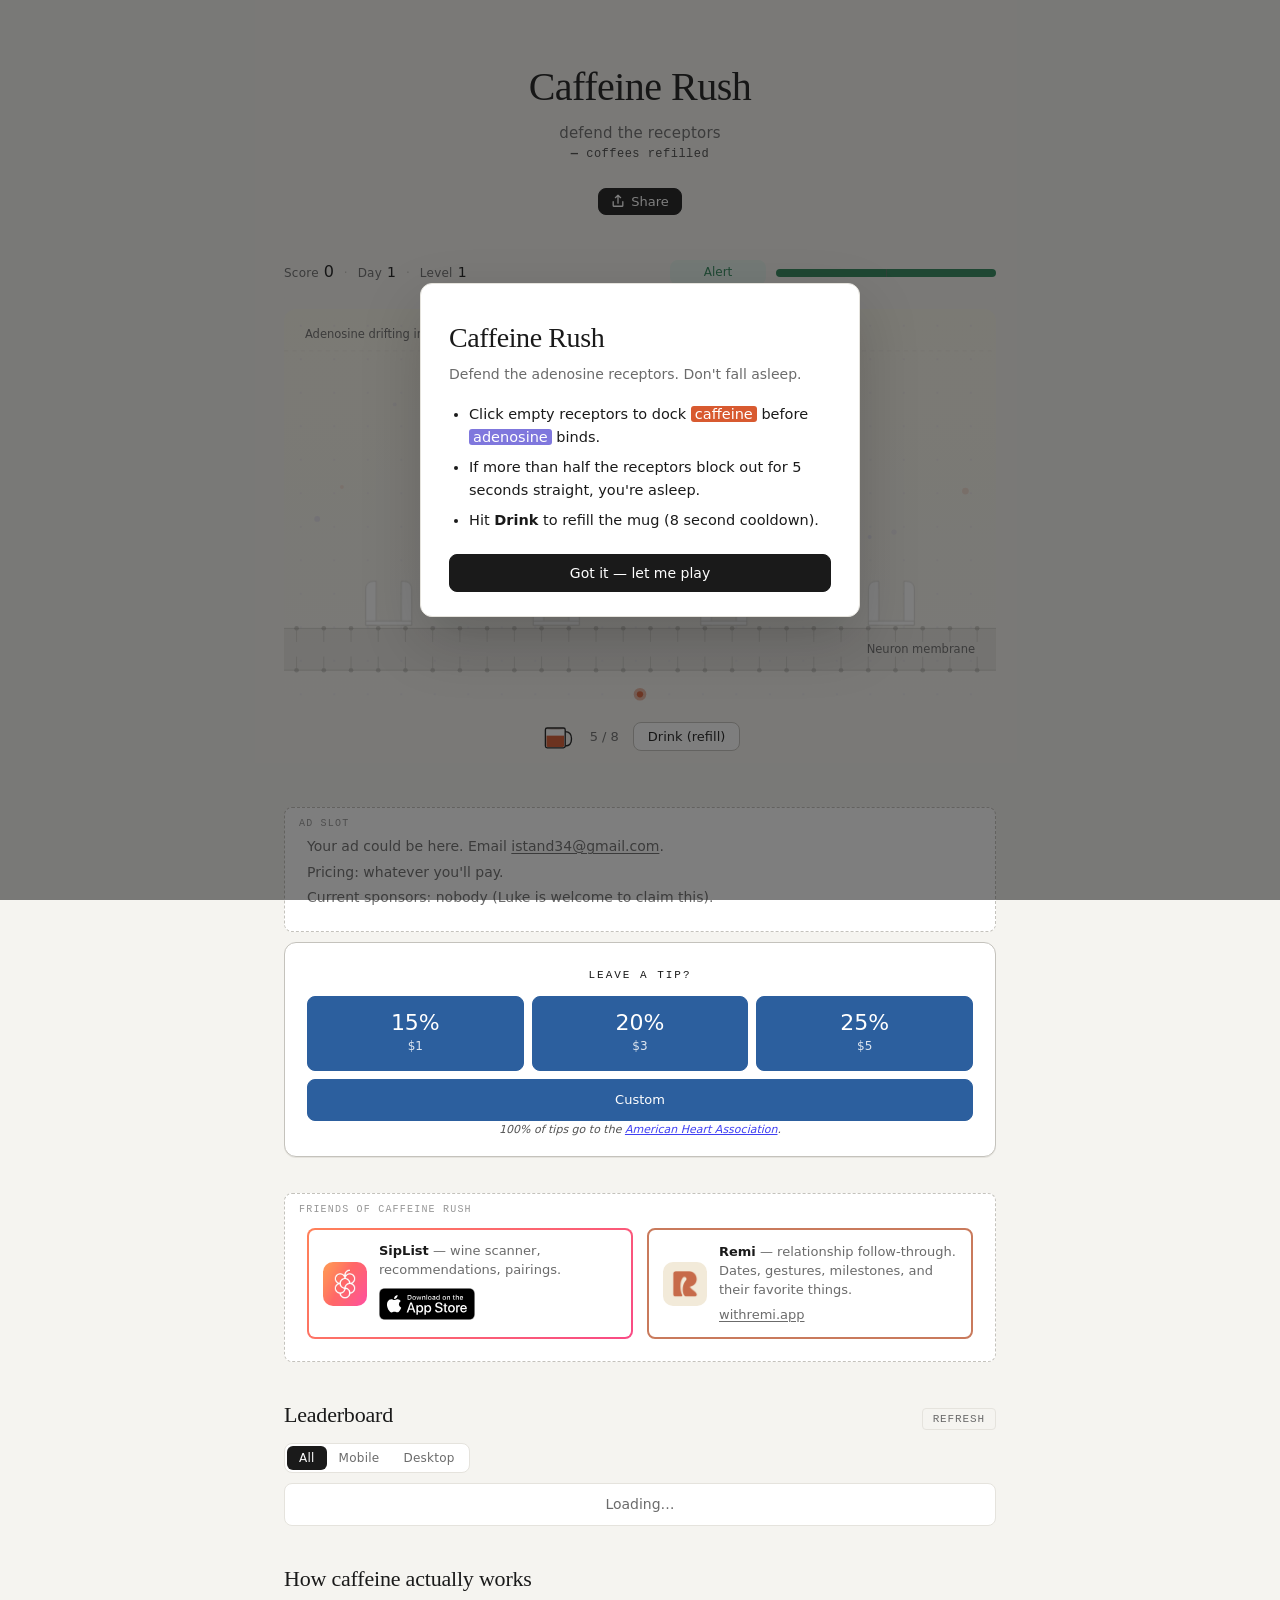
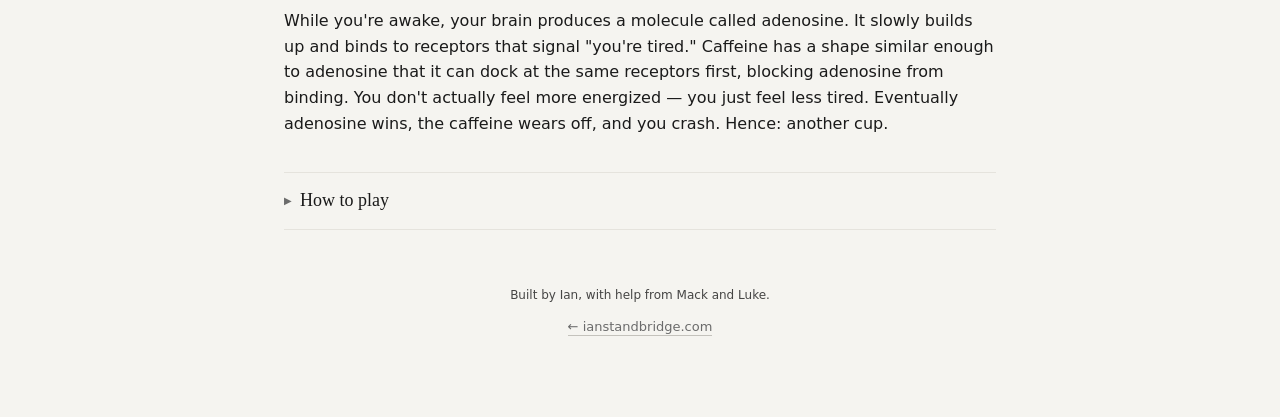
==== index.html @ d71c7cf4 "Tip prompt: 100% of tips go to American Heart Association Replaces 'suggested for outstanding servic" ====
<!doctype html>
<html lang="en">
<head>
  <meta charset="utf-8">
  <meta name="viewport" content="width=device-width, initial-scale=1">
  <title>Caffeine Rush</title>
  <meta name="description" content="A fast SVG arcade game where you defend adenosine receptors. Click to dock caffeine before sleep wins. Plus: how caffeine actually works.">

  <!-- Open Graph -->
  <meta property="og:title" content="Caffeine Rush">
  <meta property="og:description" content="A fast SVG arcade game where you defend adenosine receptors. Click to dock caffeine before sleep wins. Plus: how caffeine actually works.">
  <meta property="og:type" content="website">
  <meta property="og:url" content="https://caffeine.ianstandbridge.com">
  <meta property="og:image" content="https://caffeine.ianstandbridge.com/og-image.png">
  <meta property="og:image:width" content="1200">
  <meta property="og:image:height" content="630">
  <meta property="og:image:alt" content="Caffeine Rush — defend the receptors. Don't fall asleep.">

  <!-- Twitter -->
  <meta name="twitter:card" content="summary_large_image">
  <meta name="twitter:title" content="Caffeine Rush">
  <meta name="twitter:description" content="A fast SVG arcade game where you defend adenosine receptors. Click to dock caffeine before sleep wins. Plus: how caffeine actually works.">
  <meta name="twitter:image" content="https://caffeine.ianstandbridge.com/og-image.png">

  <link rel="icon" type="image/svg+xml" href="/favicon.svg">
  <link rel="stylesheet" href="/styles.css">
</head>
<body>

  <!-- Share-fallback modal: shown only if Web Share API + clipboard both unavailable -->
  <div class="share-fallback-overlay" id="cg-share-fallback" hidden>
    <div class="share-fallback-card">
      <h3 class="share-fallback-title">Copy your share text</h3>
      <textarea id="cg-share-fallback-text" class="share-fallback-text" readonly rows="3"></textarea>
      <div class="share-fallback-actions">
        <button type="button" id="cg-share-fallback-copy" class="cgame-share">Copy</button>
        <button type="button" id="cg-share-fallback-done" class="cgame-play-again">Done</button>
      </div>
    </div>
  </div>

  <!-- Welcome modal: shown on first visit only (localStorage cgSeenWelcome) -->
  <div class="welcome-overlay" id="cg-welcome" hidden>
    <div class="welcome-card">
      <h2 class="welcome-title">Caffeine Rush</h2>
      <p class="welcome-sub">Defend the adenosine receptors. Don't fall asleep.</p>
      <ul class="welcome-list">
        <li>Click empty receptors to dock <span class="caf-pip">caffeine</span> before <span class="aden-pip">adenosine</span> binds.</li>
        <li>If more than half the receptors block out for 5 seconds straight, you're asleep.</li>
        <li>Hit <strong>Drink</strong> to refill the mug (8 second cooldown).</li>
      </ul>
      <button type="button" class="welcome-cta" id="cg-welcome-cta">Got it — let me play</button>
    </div>
  </div>

  <main class="page">
    <header class="page-header">
      <h1>Caffeine Rush</h1>
      <p class="tagline">defend the receptors</p>
      <p class="page-stat" id="cg-coffees-stat" aria-live="polite">
        <span id="cg-coffees-count">—</span> coffees refilled
      </p>
      <div class="page-share-wrap">
        <button type="button" class="cgame-share page-share-btn" id="cg-page-share-btn" aria-label="Share Caffeine Rush">
          <svg class="cgame-share-icon" width="14" height="14" viewBox="0 0 16 16" aria-hidden="true" focusable="false">
            <path d="M8 1.5v9" stroke="currentColor" stroke-width="1.5" stroke-linecap="round" fill="none"/>
            <path d="M5 4.2 8 1.5l3 2.7" stroke="currentColor" stroke-width="1.5" stroke-linecap="round" stroke-linejoin="round" fill="none"/>
            <path d="M2.5 8.8v4.2c0 .55.45 1 1 1h9c.55 0 1-.45 1-1V8.8" stroke="currentColor" stroke-width="1.5" stroke-linecap="round" stroke-linejoin="round" fill="none"/>
          </svg>
          <span>Share</span>
        </button>
        <div class="cgame-toast" id="cg-page-share-toast" role="status" aria-live="polite" hidden>Link copied to clipboard</div>
      </div>
    </header>

    <h2 class="sr-only">Caffeine receptor defense game with character molecules and clear sleep countdown</h2>

    <div class="cgame">
      <div class="cgame-hud">
        <div class="cgame-hud-stats">
          <span class="cgame-stat cgame-stat-score">
            <span class="cgame-stat-label">Score</span>
            <strong id="cg-score">0</strong>
          </span>
          <span class="cgame-stat-divider" aria-hidden="true">·</span>
          <span class="cgame-stat">
            <span class="cgame-stat-label">Day</span>
            <strong id="cg-day">1</strong>
          </span>
          <span class="cgame-stat-divider" aria-hidden="true">·</span>
          <span class="cgame-stat">
            <span class="cgame-stat-label">Level</span>
            <strong id="cg-level">1</strong>
          </span>
        </div>
        <div class="cgame-hud-status">
          <span id="cg-state" class="cgame-state">Alert</span>
          <div class="cgame-bar" aria-label="Alertness">
            <div id="cg-bar-fill" class="cgame-bar-fill"></div>
            <div class="cgame-bar-threshold"></div>
          </div>
        </div>
      </div>

      <div class="cgame-level-timer-wrap" aria-hidden="true">
        <div class="cgame-level-timer" id="cg-level-timer"></div>
      </div>

      <div class="cgame-arena">
        <svg class="cgame-svg" id="cg-playfield" viewBox="0 0 680 380" width="100%" role="img">
          <title>Caffeine receptor defense playfield</title>
          <desc>Click empty receptors to dock caffeine before adenosine arrives. Avoid more than half being adenosine-blocked for 5 seconds.</desc>
          <defs>
            <pattern id="cg-dot-pattern" x="0" y="0" width="32" height="32" patternUnits="userSpaceOnUse">
              <circle cx="16" cy="16" r="0.7" fill="#7F77DD" opacity="0.18"/>
            </pattern>
          </defs>

          <rect x="0" y="0" width="680" height="380" fill="url(#cg-dot-pattern)"/>
          <g id="cg-bg-particles"></g>

          <text class="ts" x="20" y="28">Adenosine drifting in</text>
          <line x1="0" y1="40" x2="680" y2="40" stroke="var(--color-border-tertiary)" stroke-width="0.5" stroke-dasharray="4 4"/>

          <g id="cg-receptors"></g>

          <rect x="0" y="305" width="680" height="40" fill="#888780" opacity="0.12"/>
          <g id="cg-membrane-deco" opacity="0.32"></g>
          <line x1="0" y1="305" x2="680" y2="305" stroke="#888780" stroke-width="0.5" opacity="0.5"/>
          <line x1="0" y1="345" x2="680" y2="345" stroke="#888780" stroke-width="0.5" opacity="0.5"/>
          <text class="ts" x="660" y="329" text-anchor="end">Neuron membrane</text>

          <circle id="cg-dispenser-pulse" cx="340" cy="368" r="6" fill="#D85A30" opacity="0.4"/>
          <circle id="cg-cooldown-ring" cx="340" cy="368" r="9"
                  fill="none" stroke="#D85A30" stroke-width="1.5"
                  stroke-dasharray="56.5" stroke-dashoffset="56.5"
                  transform="rotate(-90 340 368)" opacity="0.85"/>
          <circle id="cg-dispenser" cx="340" cy="368" r="3" fill="#D85A30" opacity="0.9"/>

          <g id="cg-adenosine-layer"></g>
          <g id="cg-caffeine-layer"></g>
        </svg>

        <div class="cgame-warn" id="cg-warn">Falling asleep in 5.0s</div>
        <div class="cgame-banner" id="cg-banner"></div>

        <!-- First-play tooltip: shown immediately after the welcome modal is
             dismissed. Game stays paused until the player taps any receptor. -->
        <div class="cgame-tooltip" id="cg-tooltip" hidden>
          <span class="cgame-tooltip-text">tap any receptor to start</span>
          <span class="cgame-tooltip-arrow" aria-hidden="true">↓</span>
        </div>

        <!-- Inter-level intermission overlay -->
        <div class="cgame-overlay cgame-intermission" id="cg-intermission">
          <div class="cgame-overlay-card intermission-card">
            <div class="intermission-level" id="cg-int-level">Level 2</div>
            <div class="intermission-name" id="cg-int-name">Afternoon slump</div>
            <p class="intermission-fact" id="cg-int-fact"></p>
            <div class="intermission-timer">
              <div class="intermission-timer-fill" id="cg-int-timer-fill"></div>
            </div>
            <button type="button" class="intermission-skip" id="cg-int-skip">Skip</button>
          </div>
        </div>

        <!-- Game-over overlay -->
        <div class="cgame-overlay" id="cg-overlay">
          <div class="cgame-overlay-card">
            <div class="cgame-overlay-title">You fell asleep</div>
            <div class="cgame-overlay-sub"><span id="cg-final-day-wrap" hidden>Survived to Day <strong id="cg-final-day">1</strong> · </span>Reached level <strong id="cg-final-level">1</strong> with score <strong id="cg-final">0</strong></div>

            <div class="personal-best" id="cg-personal-best" hidden>
              <span class="pb-label" id="cg-pb-label">Your best</span>
              <span class="pb-score" id="cg-pb-score">0</span>
              <span class="pb-meta"  id="cg-pb-meta">Level 1</span>
            </div>

            <div class="leaderboard-mini" id="cg-leaderboard-mini" aria-label="Top scores">
              <div class="leaderboard-mini-head">Top scores</div>
              <ol class="leaderboard-mini-list" id="cg-leaderboard-mini-list">
                <li class="leaderboard-mini-empty">Loading…</li>
              </ol>
            </div>

            <form class="cgame-submit" id="cg-submit-form" autocomplete="off">
              <input
                type="text"
                id="cg-name-input"
                class="cgame-name-input"
                placeholder="your name"
                maxlength="20"
                required
                aria-label="Your name for the leaderboard">
              <button type="submit" id="cg-submit-btn">Submit score</button>
            </form>

            <div class="cgame-submit-status" id="cg-submit-status"></div>

            <div class="cgame-overlay-actions">
              <div class="cgame-toast" id="cg-share-toast" role="status" aria-live="polite" hidden>Link copied to clipboard</div>
              <button type="button" class="cgame-share" id="cg-share-btn" aria-label="Share my score">
                <svg class="cgame-share-icon" width="14" height="14" viewBox="0 0 16 16" aria-hidden="true" focusable="false">
                  <path d="M8 1.5v9" stroke="currentColor" stroke-width="1.5" stroke-linecap="round" fill="none"/>
                  <path d="M5 4.2 8 1.5l3 2.7" stroke="currentColor" stroke-width="1.5" stroke-linecap="round" stroke-linejoin="round" fill="none"/>
                  <path d="M2.5 8.8v4.2c0 .55.45 1 1 1h9c.55 0 1-.45 1-1V8.8" stroke="currentColor" stroke-width="1.5" stroke-linecap="round" stroke-linejoin="round" fill="none"/>
                </svg>
                <span>Share</span>
              </button>
              <button type="button" class="cgame-play-again" onclick="cgReset()">Play again</button>
            </div>
          </div>
        </div>
      </div>

      <div class="cgame-bottom">
        <svg class="cgame-mug-svg" viewBox="0 0 40 40" width="36" height="36" aria-label="Caffeine mug">
          <defs><clipPath id="cg-mug-clip-3"><rect x="7" y="11" width="20" height="20" rx="1.5"/></clipPath></defs>
          <path d="M28 14 Q35 14 35 22 Q35 30 28 30" fill="none" stroke="currentColor" stroke-width="1.5" stroke-linecap="round"/>
          <rect x="6" y="10" width="22" height="22" rx="2" fill="var(--color-background-primary)" stroke="currentColor" stroke-width="1.5"/>
          <g clip-path="url(#cg-mug-clip-3)"><rect id="cg-mug-liquid" class="cgame-mug-liquid" x="7" y="11" width="20" height="20" fill="#D85A30"/></g>
          <ellipse cx="17" cy="11" rx="10" ry="1" fill="#4A1B0C" opacity="0.25"/>
        </svg>
        <span id="cg-mug-count">5 / 8</span>
        <div class="cgame-drink-wrap">
          <button class="cgame-drink" id="cg-drink" onclick="cgDrink()">Drink (refill)</button>
          <div class="cgame-tooltip cgame-tooltip-up" id="cg-tooltip-drink" hidden>
            <span class="cgame-tooltip-arrow" aria-hidden="true">↑</span>
            <span class="cgame-tooltip-text">tap Drink to refill the mug</span>
          </div>
        </div>
      </div>
    </div>

    <aside class="ad-slot" aria-label="Sponsored (joke ad slot)">
      <p>Your ad could be here. Email <a href="mailto:istand34@gmail.com">istand34@gmail.com</a>.</p>
      <p>Pricing: whatever you'll pay.</p>
      <p>Current sponsors: nobody (Luke is welcome to claim this).</p>
    </aside>

    <!-- Kiosk-style tip prompt — moved up from footer, replaces BMC button -->
    <aside class="tip-prompt" aria-label="Leave a tip">
      <p class="tip-prompt-label">Leave a tip?</p>
      <div class="tip-prompt-row">
        <a class="tip-btn" href="https://www.buymeacoffee.com/ianstandbridge?coffees=1" target="_blank" rel="noopener">
          <span class="tip-btn-pct">15%</span>
          <span class="tip-btn-amt">$1</span>
        </a>
        <a class="tip-btn" href="https://www.buymeacoffee.com/ianstandbridge?coffees=3" target="_blank" rel="noopener">
          <span class="tip-btn-pct">20%</span>
          <span class="tip-btn-amt">$3</span>
        </a>
        <a class="tip-btn" href="https://www.buymeacoffee.com/ianstandbridge?coffees=5" target="_blank" rel="noopener">
          <span class="tip-btn-pct">25%</span>
          <span class="tip-btn-amt">$5</span>
        </a>
      </div>
      <a class="tip-btn-custom" href="https://www.buymeacoffee.com/ianstandbridge" target="_blank" rel="noopener">Custom</a>
      <p class="tip-prompt-hint">100% of tips go to the <a href="https://www.heart.org" target="_blank" rel="noopener">American Heart Association</a>.</p>
    </aside>

    <!-- Friends of Caffeine Rush — free placements for friend-projects.
         Each tile is a single <a> so clicking anywhere on the tile follows
         the link (no nested <a> = valid HTML, no competing tap targets). -->
    <section class="friends-section" aria-label="Friends of Caffeine Rush">
      <div class="friends-tiles">
        <a class="friend-tile tile-siplist"
           href="https://apps.apple.com/us/app/siplist-great-wine-every-time/id6759101787"
           target="_blank" rel="noopener"
           aria-label="SipList — wine scanner, recommendations, pairings. Download on the App Store.">
          <span class="friend-tile-logo friend-tile-logo--siplist" aria-hidden="true">
            <img src="assets/siplist-logo.png" alt="">
          </span>
          <span class="friend-tile-text">
            <span class="friend-tile-line"><strong>SipList</strong> — wine scanner, recommendations, pairings.</span>
            <span class="friend-tile-cta">
              <img class="app-store-badge-img" src="assets/app-store-badge.svg" alt="Download on the App Store">
            </span>
          </span>
        </a>

        <a class="friend-tile tile-remi"
           href="https://withremi.app"
           target="_blank" rel="noopener"
           aria-label="Remi — relationship follow-through. Visit withremi.app.">
          <span class="friend-tile-logo friend-tile-logo--remi" aria-hidden="true">
            <img src="assets/remi-logo.png" alt="">
          </span>
          <span class="friend-tile-text">
            <span class="friend-tile-line"><strong>Remi</strong> — relationship follow-through. Dates, gestures, milestones, and their favorite things.</span>
            <span class="friend-tile-url">withremi.app</span>
          </span>
        </a>
      </div>
    </section>

    <section class="leaderboard" aria-label="Leaderboard">
      <div class="leaderboard-head">
        <h2>Leaderboard</h2>
        <button type="button" class="leaderboard-refresh" id="cg-lb-refresh" aria-label="Refresh leaderboard">refresh</button>
      </div>
      <div class="leaderboard-filter" role="tablist" aria-label="Filter leaderboard">
        <button type="button" class="lb-filter-btn active" data-filter="all"     role="tab" aria-selected="true">All</button>
        <!-- "Today" tab hidden until there's enough volume to make it interesting.
             Remove the `hidden` attribute below to re-enable. The data + query
             logic (created_at filter in supabase.js fetchTopScores) is fully
             preserved, so historical scores are queryable the moment we flip it back. -->
        <button type="button" class="lb-filter-btn"        data-filter="today"   role="tab" aria-selected="false" hidden>Today</button>
        <button type="button" class="lb-filter-btn"        data-filter="mobile"  role="tab" aria-selected="false">Mobile</button>
        <button type="button" class="lb-filter-btn"        data-filter="desktop" role="tab" aria-selected="false">Desktop</button>
      </div>
      <ol class="leaderboard-list" id="cg-leaderboard">
        <li class="leaderboard-empty">Loading…</li>
      </ol>
    </section>

    <section class="how-it-works">
      <h2>How caffeine actually works</h2>
      <p>While you're awake, your brain produces a molecule called adenosine. It slowly builds up and binds to receptors that signal "you're tired." Caffeine has a shape similar enough to adenosine that it can dock at the same receptors first, blocking adenosine from binding. You don't actually feel more energized &mdash; you just feel less tired. Eventually adenosine wins, the caffeine wears off, and you crash. Hence: another cup.</p>
    </section>

    <details class="how-to-details">
      <summary>How to play</summary>
      <ul>
        <li>Click empty receptors to dock caffeine before adenosine binds.</li>
        <li>Don't let more than half the receptors block out for 5 seconds.</li>
        <li>Drink to refill the mug (8 second cooldown).</li>
      </ul>
    </details>

    <footer class="page-footer">
      <p class="footer-credit">Built by Ian, with help from Mack and Luke.</p>
      <a href="https://ianstandbridge.com">&larr; ianstandbridge.com</a>
    </footer>
  </main>

  <script type="module" src="/supabase.js"></script>
  <script src="/game.js" defer></script>
</body>
</html>
---- styles.css ----
/* =========================================================
   Design tokens — supplied verbatim from CLAUDE.md
   The original game expected these from the artifact preview env.
   ========================================================= */
:root {
  /* Typography */
  --font-sans: -apple-system, BlinkMacSystemFont, "Segoe UI", system-ui, sans-serif;
  --font-mono: ui-monospace, SFMono-Regular, "SF Mono", Menlo, Monaco, Consolas, monospace;
  --font-serif: "Iowan Old Style", "Palatino Linotype", Palatino, Georgia, serif;

  /* Text */
  --color-text-primary: #1a1a1a;
  --color-text-secondary: #6b6b6b;
  --color-text-success: #2d8659;
  --color-text-warning: #b87333;
  --color-text-danger: #c0392b;
  --color-text-info: #2c5f9e;

  /* Backgrounds */
  --color-background-primary: #ffffff;
  --color-background-secondary: #f5f4f0;
  --color-background-success: #e6f4ec;
  --color-background-warning: #fbf0e1;
  --color-background-danger: #fbe6e3;
  --color-background-info: #e3edf7;

  /* Borders */
  --color-border-primary: #1a1a1a;
  --color-border-secondary: #c4c2bc;
  --color-border-tertiary: #e5e3dd;

  /* Radius */
  --border-radius-sm: 4px;
  --border-radius-md: 8px;
  --border-radius-lg: 12px;
}

/* =========================================================
   Base reset + page wrapper
   ========================================================= */
*, *::before, *::after { box-sizing: border-box; }

html, body {
  margin: 0;
  padding: 0;
  background: var(--color-background-secondary);
  color: var(--color-text-primary);
  font-family: var(--font-sans);
  -webkit-font-smoothing: antialiased;
  -moz-osx-font-smoothing: grayscale;
}

body {
  min-height: 100vh;
  line-height: 1.55;
  font-size: 16px;
}

.sr-only {
  position: absolute;
  width: 1px; height: 1px;
  padding: 0; margin: -1px;
  overflow: hidden;
  clip: rect(0, 0, 0, 0);
  white-space: nowrap;
  border: 0;
}

.page {
  max-width: 760px;
  margin: 0 auto;
  padding: 56px 24px 80px;
}

@media (max-width: 600px) {
  .page { padding: 28px 12px 48px; }

  /* Tighten section spacing — 40/36px reads as too airy on phones */
  .page > section,
  .page > .ad-slot,
  .page > .tip-prompt,
  .page > .bmc-wrap,
  .page > details {
    margin-top: 24px;
  }
  .page > .ad-slot + .tip-prompt {
    margin-top: 8px;
  }
  .page-header { margin-bottom: 18px; }

  /* Give the game more room: bleed slightly past the page padding so the
     playfield is meaningfully wider on phones, and bump the SVG labels +
     viewBox-text size so molecule labels stay legible at small scales. */
  .cgame-arena {
    margin-left: -8px;
    margin-right: -8px;
  }
  .cgame-svg .ts {
    font-size: 14px;
  }
  /* Receptors and molecules scale with the SVG viewBox automatically;
     the wider arena above is what makes them bigger on mobile. */

  /* Trim card padding on the joke pair so they don't dominate the viewport */
  .ad-slot { padding: 22px 16px 16px; }
  .ad-slot::before { top: 6px; left: 12px; }
  /* tip-prompt mobile padding override is below in its own rule */

  /* HUD mobile overrides moved below — they need to come after the desktop
     .cgame-hud-status { flex: 1 1 240px } rule to win on cascade. */
}

/* Header */
.page-header {
  text-align: center;
  margin-bottom: 28px;
}

.page-header h1 {
  font-family: var(--font-serif);
  font-size: 40px;
  font-weight: 500;
  letter-spacing: -0.5px;
  margin: 0 0 4px;
  color: var(--color-text-primary);
}

.page-header .tagline {
  margin: 0;
  font-size: 15px;
  color: var(--color-text-secondary);
  letter-spacing: 0.2px;
}

/* Live coffees-refilled counter — sits between the tagline and the share button.
   Mono font matches the editorial register; small + secondary color so it reads
   as flavor data, not a boast. The bump animation fires when the local player
   refills (optimistic tick) so the counter feels alive while playing. */
.page-stat {
  margin: 6px 0 0;
  font-family: var(--font-mono);
  font-size: 12px;
  letter-spacing: 0.04em;
  color: var(--color-text-secondary);
  opacity: 0.78;
}
.page-stat #cg-coffees-count {
  font-weight: 600;
  color: var(--color-text-primary);
  display: inline-block;
  transition: transform 0.18s ease;
}
.page-stat #cg-coffees-count.bump { transform: scale(1.12); }

@media (max-width: 600px) {
  .page-header h1 { font-size: 32px; }
  .page-header .tagline { font-size: 14px; }
}

/* Page share button: small, centered below the tagline. Stays understated
   so it doesn't compete with the editorial title; same icon + flash + toast
   pattern as the game-over share button so the visual logic is consistent. */
.page-share-wrap {
  position: relative;
  display: inline-flex;
  margin-top: 12px;
}
.page-share-btn {
  font-size: 12px;
  padding: 5px 12px;
}

/* Section spacing */
.page > section,
.page > .ad-slot,
.page > .tip-prompt,
.page > .bmc-wrap,
.page > details {
  margin-top: 36px;
}

/* Ad slot + tip prompt are a paired joke. Render them as a tight stack. */
.page > .ad-slot + .tip-prompt {
  margin-top: 10px;
}

.page h2 {
  font-family: var(--font-serif);
  font-size: 22px;
  font-weight: 500;
  margin: 0 0 12px;
  color: var(--color-text-primary);
  letter-spacing: -0.2px;
}

.page p {
  margin: 0 0 12px;
  color: var(--color-text-primary);
}

.page p:last-child { margin-bottom: 0; }

/* How to play list */
.how-to ul {
  margin: 0;
  padding: 0 0 0 20px;
  color: var(--color-text-primary);
}

.how-to li {
  margin: 0 0 6px;
  line-height: 1.5;
}

.how-to li:last-child { margin-bottom: 0; }

/* How it works prose */
.how-it-works p {
  color: var(--color-text-primary);
  font-size: 16px;
  line-height: 1.6;
}

/* =========================================================
   Joke ad slot (the bit)
   ========================================================= */
.ad-slot {
  position: relative;
  border: 1px dashed var(--color-border-secondary);
  border-radius: var(--border-radius-md);
  background: var(--color-background-primary);
  padding: 28px 22px 22px;
  color: var(--color-text-secondary);
  font-size: 14px;
  line-height: 1.55;
}

.ad-slot::before {
  content: "Ad slot";
  position: absolute;
  top: 8px;
  left: 14px;
  font-family: var(--font-mono);
  font-size: 10px;
  letter-spacing: 0.12em;
  text-transform: uppercase;
  color: var(--color-text-secondary);
  opacity: 0.7;
}

.ad-slot p {
  margin: 0 0 4px;
  color: var(--color-text-secondary);
}

.ad-slot p:last-child { margin-bottom: 0; }

.ad-slot a {
  color: var(--color-text-secondary);
  text-decoration: underline;
  text-decoration-thickness: 0.5px;
  text-underline-offset: 2px;
}

/* =========================================================
   Friends of Caffeine Rush — free placements for friend-projects.
   Sits directly below the (still-vacant) paid Ad slot so the visual
   joke reads as a pair: "the paid one is empty, but the friends
   are here."
   ========================================================= */

.friends-section {
  position: relative;
  padding: 28px 22px 22px;
  border: 1px dashed var(--color-border-secondary);
  border-radius: var(--border-radius-md);
  background: var(--color-background-primary);
}
.friends-section::before {
  content: "Friends of Caffeine Rush";
  position: absolute;
  top: 8px;
  left: 14px;
  font-family: var(--font-mono);
  font-size: 10px;
  letter-spacing: 0.12em;
  text-transform: uppercase;
  color: var(--color-text-secondary);
  opacity: 0.7;
}

.friends-tiles {
  display: flex;
  gap: 14px;
  margin-top: 6px;
}

/* Each tile is a single <a> so the entire tile is one tap target. */
.friend-tile {
  flex: 1 1 0;
  min-width: 0;
  display: flex;
  align-items: center;
  gap: 12px;
  padding: 12px 14px;
  border-radius: var(--border-radius-md);
  background: var(--color-background-primary);
  text-decoration: none;
  color: var(--color-text-secondary);
  transition: opacity 0.15s ease, transform 0.15s ease;
}
.friend-tile:hover { opacity: 0.92; }
.friend-tile:active { transform: scale(0.995); }

.friend-tile-logo {
  flex: 0 0 auto;
  width: 44px;
  height: 44px;
  border-radius: 10px;
  display: flex;
  align-items: center;
  justify-content: center;
  overflow: hidden;
}
.friend-tile-logo img { display: block; width: 100%; height: 100%; object-fit: contain; }
/* Remi logo is edge-to-edge by design — shrink inside the chip so the R
   gets the same visual breathing room as SipList's full-bleed icon. */
.friend-tile-logo--remi { background: #F2EAD9; }
.friend-tile-logo--remi img { width: 64%; height: 64%; }

.friend-tile-text {
  flex: 1 1 auto;
  min-width: 0;
  font-size: 13px;
  line-height: 1.45;
}
.friend-tile-line { display: block; color: var(--color-text-secondary); margin-bottom: 6px; }
.friend-tile-line strong { color: var(--color-text-primary); font-weight: 600; }
.friend-tile-cta { display: inline-block; margin-top: 2px; line-height: 0; }
.app-store-badge-img { display: block; height: 32px; width: auto; }
.friend-tile-url {
  display: inline-block;
  color: var(--color-text-secondary);
  text-decoration: underline;
  text-decoration-thickness: 0.5px;
  text-underline-offset: 2px;
}

/* Treatment: per-tile brand-colored borders. Pink->orange gradient for
   SipList; solid terracotta for Remi. Padding-box trick for the gradient
   border without losing the tile's neutral interior. */
.friend-tile.tile-siplist {
  border: 2px solid transparent;
  background:
    linear-gradient(var(--color-background-primary), var(--color-background-primary)) padding-box,
    linear-gradient(135deg, #FF8159 0%, #F94A85 100%) border-box;
}
.friend-tile.tile-remi {
  border: 2px solid #C97A5C;
}

@media (max-width: 600px) {
  .friends-tiles { flex-direction: column; }
}

/* =========================================================
   Buy Me a Coffee link
   ========================================================= */
.bmc-wrap {
  text-align: center;
}

.bmc-link {
  display: inline-block;
  padding: 10px 18px;
  background: var(--color-background-primary);
  color: var(--color-text-primary);
  border: 1px solid var(--color-border-tertiary);
  border-radius: var(--border-radius-md);
  font-size: 14px;
  text-decoration: none;
  transition: border-color 0.15s, background 0.15s;
}

.bmc-link:hover {
  border-color: var(--color-border-secondary);
  background: var(--color-background-secondary);
}

/* =========================================================
   Footer
   ========================================================= */
.page-footer {
  margin-top: 56px;
  text-align: center;
  font-size: 13px;
  color: var(--color-text-secondary);
}

.footer-credit {
  margin: 0 0 10px;
  font-size: 12px;
  color: var(--color-text-secondary);
  opacity: 0.8;
}

.page-footer a {
  color: var(--color-text-secondary);
  text-decoration: none;
  border-bottom: 0.5px solid var(--color-border-secondary);
  padding-bottom: 1px;
}

.page-footer a:hover {
  color: var(--color-text-primary);
  border-bottom-color: var(--color-border-primary);
}

/* =========================================================
   Generic button reset for in-game buttons
   ========================================================= */
button {
  font-family: var(--font-sans);
  font-size: 13px;
  padding: 6px 14px;
  border-radius: var(--border-radius-md);
  border: 0.5px solid var(--color-border-secondary);
  background: var(--color-background-primary);
  color: var(--color-text-primary);
  cursor: pointer;
  transition: background 0.15s, border-color 0.15s;
}

button:hover:not(:disabled) {
  background: var(--color-background-secondary);
  border-color: var(--color-border-primary);
}

button:disabled {
  opacity: 0.55;
  cursor: not-allowed;
}

/* =========================================================
   Game styles — verbatim from caffeine_rush_game_v5.html
   (Source lines 1–54 of the original <style> block.)
   ========================================================= */
.cgame { padding: 1rem 0; font-family: var(--font-sans); }

/* ─── HUD layout ─────────────────────────────────────────────────────
   Two semantic groups: progress stats (Score · Day · Level) on the left,
   real-time status (state pill + alertness bar) on the right. Wraps to
   two rows on narrow viewports. */
.cgame-hud {
  display: flex;
  align-items: center;
  justify-content: space-between;
  gap: 16px;
  margin-bottom: 12px;
  flex-wrap: wrap;
  font-size: 13px;
  color: var(--color-text-secondary);
}

.cgame-hud-stats {
  display: flex;
  align-items: baseline;
  gap: 10px;
  flex-shrink: 0;
}

.cgame-stat {
  display: inline-flex;
  align-items: baseline;
  gap: 5px;
}

.cgame-stat-label {
  color: var(--color-text-secondary);
  font-size: 12px;
  letter-spacing: 0.02em;
}

.cgame-stat strong {
  color: var(--color-text-primary);
  font-weight: 500;
  font-variant-numeric: tabular-nums;
  font-size: 14px;
}

.cgame-stat-score strong {
  font-size: 16px;
  letter-spacing: -0.2px;
}

.cgame-stat-divider {
  color: var(--color-border-secondary);
  font-size: 12px;
  user-select: none;
}

.cgame-hud-status {
  display: flex;
  align-items: center;
  gap: 10px;
  flex: 1 1 240px;
  min-width: 0;
  justify-content: flex-end;
}

.cgame-bar {
  flex: 1 1 auto;
  min-width: 80px;
  max-width: 220px;
  height: 8px;
  background: var(--color-background-secondary);
  border-radius: 4px;
  overflow: hidden;
  position: relative;
}
.cgame-bar-fill { height: 100%; background: var(--color-text-success); transition: width 0.25s linear, background 0.3s; width: 100%; }
.cgame-bar-fill.low { background: var(--color-text-warning); }
.cgame-bar-fill.crit { background: var(--color-text-danger); }
.cgame-bar-threshold { position: absolute; left: 50%; top: -2px; bottom: -2px; width: 1px; background: var(--color-text-secondary); opacity: 0.6; pointer-events: none; }

.cgame-state {
  padding: 3px 10px;
  border-radius: var(--border-radius-md);
  font-size: 12px;
  font-weight: 500;
  background: var(--color-background-success);
  color: var(--color-text-success);
  transition: background 0.3s, color 0.3s;
  min-width: 96px;
  text-align: center;
  flex-shrink: 0;
}

/* HUD mobile overrides — must come AFTER the desktop HUD rules above so
   the cascade picks them up. Stacks the two HUD groups vertically with
   normal flex sizing (no 240px flex-basis growing into a giant column). */
@media (max-width: 600px) {
  .cgame-hud {
    flex-direction: column;
    align-items: stretch;
    gap: 6px;
  }
  .cgame-hud-stats {
    justify-content: flex-start;
    flex-wrap: wrap;
  }
  .cgame-hud-status {
    flex: 0 0 auto;
    justify-content: space-between;
    gap: 10px;
  }
  .cgame-bar {
    flex: 1 1 auto;
    max-width: none;
  }
}
.cgame-state.drowsy { background: var(--color-background-info); color: var(--color-text-info); }
.cgame-state.crit { background: var(--color-background-danger); color: var(--color-text-danger); }
.cgame-arena { position: relative; }
.cgame-svg { background: var(--color-background-secondary); border-radius: var(--border-radius-lg); display: block; width: 100%; outline: 2px solid transparent; outline-offset: -2px; transition: outline-color 0.2s, background 0.6s ease; }

/* Time-of-day progression — playfield bg shifts to match each level's name. */
.cgame-svg.level-morning {
  background: linear-gradient(180deg, #f9f5e9 0%, #f5f4f0 100%);
}
.cgame-svg.level-afternoon {
  background: linear-gradient(180deg, #f7e8c5 0%, #ecd5a2 100%);
}
.cgame-svg.level-night {
  background: linear-gradient(180deg, #1f1c3a 0%, #2c2750 100%);
}
.cgame-svg.level-night .ts {
  fill: #b5b0d6;
}
/* Soften the membrane deco (drawn with literal hex) so it stays visible on dark bg */
.cgame-svg.level-night #cg-membrane-deco { opacity: 0.55; }
.cgame-svg.level-night rect[fill="#888780"] { fill: #6a6788; }
.cgame-svg.danger { animation: cgDanger 0.7s ease-in-out infinite; }
@keyframes cgDanger { 0%, 100% { outline-color: var(--color-text-danger); } 50% { outline-color: transparent; } }
.receptor[data-status="empty"] { cursor: pointer; }
.receptor[data-status="empty"]:hover .receptor-arm { stroke: var(--color-border-primary); stroke-width: 1; }
.receptor .bound-caffeine, .receptor .bound-adenosine { opacity: 0; transition: opacity 0.2s; }
.receptor[data-status="caffeine"] .bound-caffeine { opacity: 1; }
.receptor[data-status="adenosine"] .bound-adenosine { opacity: 1; }
.receptor[data-status="pending"] .bound-caffeine { opacity: 0.3; }
.receptor[data-status="pending"] .receptor-arm { stroke: #D85A30; stroke-width: 1; }
.receptor.expiring .bound-caffeine { animation: cgPulse 0.6s ease-in-out infinite; }
.receptor.entering { animation: cgEnter 0.5s ease-out both; }
@keyframes cgPulse { 0%, 100% { opacity: 1; } 50% { opacity: 0.4; } }
@keyframes cgEnter { from { opacity: 0; } to { opacity: 1; } }
@keyframes bgD1 { 0%, 100% { transform: translate(0, 0); } 50% { transform: translate(14px, -10px); } }
@keyframes bgD2 { 0%, 100% { transform: translate(0, 0); } 50% { transform: translate(-12px, 14px); } }
@keyframes bgD3 { 0%, 100% { transform: translate(0, 0); } 50% { transform: translate(10px, 12px); } }
@keyframes bgD4 { 0%, 100% { transform: translate(0, 0); } 50% { transform: translate(-14px, -12px); } }
@keyframes bgPulse { 0%, 100% { opacity: 0.32; r: 6; } 50% { opacity: 0.55; r: 7; } }
@media (prefers-reduced-motion: no-preference) {
  .bg-drift-1 { animation: bgD1 3.4s ease-in-out infinite; transform-origin: center; }
  .bg-drift-2 { animation: bgD2 4.2s ease-in-out infinite; transform-origin: center; }
  .bg-drift-3 { animation: bgD3 3.8s ease-in-out infinite; transform-origin: center; }
  .bg-drift-4 { animation: bgD4 4.6s ease-in-out infinite; transform-origin: center; }
  #cg-dispenser-pulse { animation: bgPulse 1.6s ease-in-out infinite; }
}
.cgame-bottom { display: flex; align-items: center; justify-content: center; gap: 14px; margin-top: 12px; padding: 0 4px; font-size: 13px; color: var(--color-text-secondary); flex-wrap: wrap; }

/* Drink button wrapper anchors the up-pointing Drink tooltip directly
   below the button, regardless of how .cgame-bottom flex-wraps. */
.cgame-drink-wrap { position: relative; display: inline-flex; }

/* Drink tooltip variant: arrow on top, text below — points UP at the
   Drink button instead of DOWN at a receptor. */
.cgame-tooltip.cgame-tooltip-up {
  left: 50%;
  bottom: auto;
  top: calc(100% + 4px);
}
.cgame-tooltip-up .cgame-tooltip-arrow {
  margin-top: 0;
  margin-bottom: -1px;
  order: -1;
}
.cgame-mug-svg { flex-shrink: 0; color: var(--color-text-primary); }
.cgame-mug-liquid { transition: transform 0.4s ease; transform-origin: 0 0; }
.cgame-drink { /* centered with the rest */ }
.cgame-overlay { position: absolute; inset: 0; background: rgba(0, 0, 0, 0.45); display: flex; align-items: center; justify-content: center; border-radius: var(--border-radius-lg); opacity: 0; pointer-events: none; transition: opacity 0.3s; z-index: 10; }
.cgame-overlay.show { opacity: 1; pointer-events: auto; }
.cgame-overlay-card { background: var(--color-background-primary); border-radius: var(--border-radius-lg); padding: 20px 28px; text-align: center; border: 0.5px solid var(--color-border-tertiary); min-width: 220px; }
.cgame-overlay-title { font-size: 18px; font-weight: 500; margin: 0 0 6px; color: var(--color-text-primary); }
.cgame-overlay-sub { font-size: 14px; color: var(--color-text-secondary); margin: 0 0 14px; }
.cgame-banner { position: absolute; top: 50%; left: 50%; transform: translate(-50%, -50%) scale(0.92); background: rgba(20, 20, 20, 0.82); color: #fff; padding: 14px 36px; border-radius: var(--border-radius-lg); font-size: 22px; font-weight: 500; opacity: 0; pointer-events: none; transition: opacity 0.4s, transform 0.4s; letter-spacing: 0.3px; }
.cgame-banner.show { opacity: 1; transform: translate(-50%, -50%) scale(1); }
.cgame-banner-sub { display: block; font-size: 13px; font-weight: 400; opacity: 0.8; margin-top: 4px; }
.cgame-warn { position: absolute; top: 14px; left: 50%; transform: translate(-50%, 0); background: var(--color-background-danger); color: var(--color-text-danger); padding: 4px 14px; border-radius: var(--border-radius-md); font-size: 12px; font-weight: 500; opacity: 0; pointer-events: none; white-space: nowrap; transition: opacity 0.2s; }
.cgame-warn.show { opacity: 1; }

/* First-play tooltip: floats above the receptor row with a downward arrow.
   Dismisses on the first receptor tap. */
.cgame-tooltip {
  position: absolute;
  /* Aim the arrow at receptor #2 (viewBox x=260 of 680 → ~38.24%)
     instead of the gap between receptors #2 and #3 at 50%. */
  left: 38.24%;
  bottom: 36%;
  transform: translateX(-50%);
  display: flex;
  flex-direction: column;
  align-items: center;
  gap: 2px;
  pointer-events: none;
  z-index: 5;
  animation: cgTooltipBounce 1.4s ease-in-out infinite;
}
.cgame-tooltip[hidden] { display: none; }
.cgame-tooltip-text {
  background: rgba(20, 20, 20, 0.86);
  color: #fff;
  padding: 7px 14px;
  border-radius: var(--border-radius-md);
  font-size: 13px;
  font-weight: 500;
  letter-spacing: 0.2px;
  white-space: nowrap;
}
.cgame-tooltip-arrow {
  color: rgba(20, 20, 20, 0.86);
  font-size: 18px;
  line-height: 1;
  margin-top: -1px;
}
@keyframes cgTooltipBounce {
  0%, 100% { transform: translateX(-50%) translateY(0); }
  50%      { transform: translateX(-50%) translateY(-4px); }
}

/* While tooltip is up, gently pulse all empty receptors so the visitor
   knows they're tappable. */
.cgame-svg.tooltip-mode .receptor[data-status="empty"] .receptor-arm {
  animation: cgReceptorHint 1.2s ease-in-out infinite;
}
@keyframes cgReceptorHint {
  0%, 100% { stroke: var(--color-border-secondary); stroke-width: 0.5; }
  50%      { stroke: var(--color-border-primary);   stroke-width: 1.4; }
}

/* The original game's <text class="ts"> labels did not have an explicit
   .ts rule in the source style block. Add a sane default so the labels
   actually render with the right size/color outside the artifact env. */
.cgame-svg .ts {
  font-family: var(--font-sans);
  font-size: 11px;
  fill: var(--color-text-secondary);
}

/* =========================================================
   Game-over score submit form (inside .cgame-overlay-card)
   ========================================================= */
.cgame-submit {
  display: flex;
  gap: 6px;
  margin: 14px 0 6px;
}

.cgame-name-input {
  flex: 1;
  min-width: 0;
  font-family: var(--font-sans);
  font-size: 14px;
  padding: 6px 10px;
  border: 0.5px solid var(--color-border-secondary);
  border-radius: var(--border-radius-md);
  background: var(--color-background-primary);
  color: var(--color-text-primary);
  outline: none;
  transition: border-color 0.15s;
}

.cgame-name-input:focus {
  border-color: var(--color-border-primary);
}

#cg-submit-btn {
  flex-shrink: 0;
  font-size: 13px;
}

.cgame-submit-status {
  font-size: 12px;
  min-height: 18px;
  margin: 4px 0 8px;
  color: var(--color-text-secondary);
}

.cgame-submit-status.success { color: var(--color-text-success); }
.cgame-submit-status.error   { color: var(--color-text-danger); }

.cgame-submit.hidden { display: none; }

.cgame-overlay-actions {
  display: flex;
  gap: 8px;
  margin-top: 4px;
  justify-content: center;
  position: relative; /* anchor for .cgame-toast */
}

.cgame-toast {
  position: absolute;
  left: 50%;
  bottom: calc(100% + 8px);
  transform: translateX(-50%);
  background: rgba(20, 20, 20, 0.92);
  color: #fff;
  padding: 7px 14px;
  border-radius: var(--border-radius-md);
  font-size: 13px;
  font-weight: 500;
  letter-spacing: 0.2px;
  white-space: nowrap;
  pointer-events: none;
  z-index: 6;
  box-shadow: 0 4px 12px rgba(0, 0, 0, 0.18);
  animation: cgToastIn 0.18s ease-out;
}
.cgame-toast[hidden] { display: none; }
.cgame-toast.fade-out { animation: cgToastOut 0.22s ease-out forwards; }
@keyframes cgToastIn {
  from { opacity: 0; transform: translateX(-50%) translateY(4px); }
  to   { opacity: 1; transform: translateX(-50%) translateY(0); }
}
@keyframes cgToastOut {
  from { opacity: 1; transform: translateX(-50%) translateY(0); }
  to   { opacity: 0; transform: translateX(-50%) translateY(-3px); }
}

.cgame-share {
  display: inline-flex;
  align-items: center;
  gap: 6px;
  font-size: 13px;
  background: var(--color-text-primary);
  color: var(--color-background-primary);
  border-color: var(--color-text-primary);
}
.cgame-share:hover:not(:disabled) {
  background: var(--color-text-primary);
  border-color: var(--color-text-primary);
  opacity: 0.85;
}
.cgame-share.copied {
  background: var(--color-text-success);
  border-color: var(--color-text-success);
}
.cgame-share-icon {
  display: block;
  flex-shrink: 0;
}

.cgame-play-again {
  /* sits next to .cgame-share in the actions row */
}

/* =========================================================
   Leaderboard
   ========================================================= */
.leaderboard-head {
  display: flex;
  align-items: baseline;
  justify-content: space-between;
  gap: 12px;
  margin-bottom: 10px;
}

.leaderboard-head h2 {
  margin: 0;
}

.leaderboard-refresh {
  font-family: var(--font-mono);
  font-size: 11px;
  letter-spacing: 0.08em;
  text-transform: uppercase;
  padding: 4px 10px;
  color: var(--color-text-secondary);
  background: transparent;
  border: 0.5px solid var(--color-border-tertiary);
  border-radius: var(--border-radius-sm);
  cursor: pointer;
  transition: color 0.15s, border-color 0.15s, background 0.15s;
}

.leaderboard-refresh:hover {
  color: var(--color-text-primary);
  border-color: var(--color-border-secondary);
  background: var(--color-background-primary);
}

.leaderboard-refresh:disabled {
  opacity: 0.5;
  cursor: progress;
}

/* Filter tabs (All / Mobile / Desktop) */
.leaderboard-filter {
  display: inline-flex;
  margin: 0 0 10px;
  padding: 2px;
  background: var(--color-background-primary);
  border: 0.5px solid var(--color-border-tertiary);
  border-radius: var(--border-radius-md);
}

.lb-filter-btn {
  font-family: var(--font-sans);
  font-size: 12px;
  letter-spacing: 0.02em;
  padding: 5px 12px;
  background: transparent;
  color: var(--color-text-secondary);
  border: none;
  border-radius: 6px;
  cursor: pointer;
  transition: background 0.15s, color 0.15s;
}

.lb-filter-btn:hover:not(.active) {
  color: var(--color-text-primary);
}

.lb-filter-btn.active {
  background: var(--color-text-primary);
  color: var(--color-background-primary);
}

.leaderboard-list {
  list-style: none;
  margin: 0;
  padding: 0;
  border: 0.5px solid var(--color-border-tertiary);
  border-radius: var(--border-radius-md);
  background: var(--color-background-primary);
  overflow: hidden;
}

.leaderboard-list li {
  display: grid;
  grid-template-columns: 36px 1fr auto auto auto;
  gap: 12px;
  align-items: baseline;
  padding: 10px 14px;
  border-bottom: 0.5px solid var(--color-border-tertiary);
  font-size: 14px;
}

.leaderboard-list li:last-child { border-bottom: none; }

.leaderboard-rank {
  font-family: var(--font-mono);
  font-size: 12px;
  color: var(--color-text-secondary);
  letter-spacing: 0.05em;
}

.leaderboard-list li.top1 .leaderboard-rank,
.leaderboard-list li.top1 .leaderboard-name { color: var(--color-text-primary); font-weight: 500; }

.leaderboard-name {
  color: var(--color-text-primary);
  overflow: hidden;
  text-overflow: ellipsis;
  white-space: nowrap;
}

.leaderboard-level {
  font-family: var(--font-mono);
  font-size: 11px;
  color: var(--color-text-secondary);
  letter-spacing: 0.05em;
  text-transform: uppercase;
}

.leaderboard-score {
  font-family: var(--font-mono);
  font-size: 14px;
  color: var(--color-text-primary);
  font-variant-numeric: tabular-nums;
}

.leaderboard-empty,
.leaderboard-error {
  display: block !important;
  grid-template-columns: none !important;
  text-align: center;
  color: var(--color-text-secondary);
  font-size: 13px;
  padding: 20px 14px;
}

.leaderboard-error { color: var(--color-text-danger); }

.leaderboard-list li.you {
  background: var(--color-background-warning);
}

/* Platform pip — small icon pill (phone outline = mobile, monitor outline = desktop) */
.leaderboard-platform {
  display: inline-flex;
  align-items: center;
  justify-content: center;
  width: 22px;
  height: 22px;
  border-radius: 5px;
  border: 0.5px solid var(--color-border-tertiary);
  color: var(--color-text-secondary);
  background: var(--color-background-secondary);
}
.leaderboard-platform svg {
  display: block;
  width: 13px;
  height: 13px;
}
.leaderboard-platform.pf-m {
  color: var(--color-text-info);
  background: var(--color-background-info);
  border-color: var(--color-background-info);
}
.leaderboard-platform.pf-d {
  color: var(--color-text-secondary);
  background: var(--color-background-secondary);
  border-color: var(--color-border-tertiary);
}
.leaderboard-platform.pf-unknown {
  /* legacy rows with no platform info — show a tiny dash so the cell isn't empty */
  border: none;
  background: transparent;
}
.leaderboard-platform.pf-unknown::after { content: "·"; color: var(--color-border-secondary); }

@media (max-width: 480px) {
  .leaderboard-list li {
    grid-template-columns: 28px 1fr auto auto;
    gap: 10px;
    padding: 9px 12px;
  }
  .leaderboard-level { display: none; }
}

/* =========================================================
   Welcome modal — full-page overlay shown on first visit
   ========================================================= */
.welcome-overlay {
  position: fixed;
  inset: 0;
  background: rgba(20, 20, 20, 0.55);
  display: flex;
  align-items: center;
  justify-content: center;
  z-index: 100;
  padding: 24px;
  animation: welcomeFade 0.25s ease-out both;
}

.welcome-overlay[hidden] { display: none; }

@keyframes welcomeFade {
  from { opacity: 0; }
  to   { opacity: 1; }
}

.welcome-card {
  background: var(--color-background-primary);
  border-radius: var(--border-radius-lg);
  padding: 32px 28px 24px;
  max-width: 440px;
  width: 100%;
  border: 0.5px solid var(--color-border-tertiary);
  box-shadow: 0 24px 60px rgba(0, 0, 0, 0.18);
}

.welcome-title {
  font-family: var(--font-serif);
  font-size: 28px;
  font-weight: 500;
  margin: 0 0 4px;
  color: var(--color-text-primary);
  letter-spacing: -0.4px;
}

.welcome-sub {
  margin: 0 0 18px;
  color: var(--color-text-secondary);
  font-size: 14px;
}

.welcome-list {
  margin: 0 0 22px;
  padding: 0 0 0 20px;
  color: var(--color-text-primary);
  font-size: 14.5px;
  line-height: 1.55;
}

.welcome-list li { margin-bottom: 8px; }
.welcome-list li:last-child { margin-bottom: 0; }

.welcome-list .caf-pip,
.welcome-list .aden-pip {
  font-weight: 500;
  border-radius: 3px;
  padding: 0 4px;
  color: var(--color-background-primary);
}
.welcome-list .caf-pip   { background: #D85A30; }
.welcome-list .aden-pip  { background: #7F77DD; }

.welcome-cta {
  width: 100%;
  font-size: 14px;
  font-weight: 500;
  padding: 10px 16px;
  background: var(--color-text-primary);
  color: var(--color-background-primary);
  border: 0.5px solid var(--color-text-primary);
  border-radius: var(--border-radius-md);
  cursor: pointer;
  transition: opacity 0.15s;
}

/* Override the global button:hover (which flips bg to light/cream but
   leaves text color alone, making the white text disappear). Re-assert
   dark bg + light text and use opacity for the hover dim. */
.welcome-cta:hover:not(:disabled) {
  background: var(--color-text-primary);
  color: var(--color-background-primary);
  border-color: var(--color-text-primary);
  opacity: 0.85;
}

/* =========================================================
   Share-fallback modal — only shown if Web Share + clipboard both fail
   ========================================================= */
.share-fallback-overlay {
  position: fixed;
  inset: 0;
  background: rgba(20, 20, 20, 0.55);
  display: flex;
  align-items: center;
  justify-content: center;
  z-index: 110;
  padding: 24px;
  animation: welcomeFade 0.25s ease-out both;
}
.share-fallback-overlay[hidden] { display: none; }

.share-fallback-card {
  background: var(--color-background-primary);
  border-radius: var(--border-radius-lg);
  padding: 22px 22px 18px;
  max-width: 420px;
  width: 100%;
  border: 0.5px solid var(--color-border-tertiary);
  box-shadow: 0 24px 60px rgba(0, 0, 0, 0.18);
}

.share-fallback-title {
  font-family: var(--font-serif);
  font-size: 18px;
  font-weight: 500;
  margin: 0 0 12px;
  color: var(--color-text-primary);
}

.share-fallback-text {
  width: 100%;
  font-family: var(--font-sans);
  font-size: 13px;
  line-height: 1.5;
  padding: 10px;
  border: 0.5px solid var(--color-border-secondary);
  border-radius: var(--border-radius-md);
  background: var(--color-background-secondary);
  color: var(--color-text-primary);
  resize: none;
  margin-bottom: 12px;
  box-sizing: border-box;
}

.share-fallback-actions {
  display: flex;
  gap: 8px;
  justify-content: flex-end;
}

/* =========================================================
   Tip prompt — kiosk POS-style "Leave a tip?"
   ========================================================= */
.tip-prompt {
  background: var(--color-background-primary);
  border: 1px solid var(--color-border-secondary);
  border-radius: var(--border-radius-lg);
  padding: 24px 22px 18px;
  text-align: center;
  box-shadow: 0 1px 0 var(--color-border-tertiary);
}

.tip-prompt-label {
  font-family: var(--font-mono);
  font-size: 11px;
  letter-spacing: 0.18em;
  text-transform: uppercase;
  color: var(--color-text-secondary);
  margin: 0 0 14px;
}

.tip-prompt-row {
  display: grid;
  grid-template-columns: repeat(3, 1fr);
  gap: 8px;
  margin-bottom: 8px;
}

.tip-btn,
.tip-btn-custom {
  display: block;
  text-decoration: none;
  font-family: var(--font-sans);
  text-align: center;
  padding: 14px 8px;
  background: var(--color-text-info);
  color: #fff;
  border-radius: var(--border-radius-md);
  border: 0.5px solid var(--color-text-info);
  transition: background 0.15s, transform 0.05s;
  cursor: pointer;
  user-select: none;
}

.tip-btn:hover,
.tip-btn-custom:hover { background: #214c80; }

.tip-btn:active,
.tip-btn-custom:active { transform: translateY(1px); }

.tip-btn-pct {
  display: block;
  font-size: 22px;
  font-weight: 500;
  line-height: 1.1;
}
.tip-btn-amt {
  display: block;
  font-size: 12px;
  opacity: 0.85;
  margin-top: 2px;
}

.tip-btn-custom {
  font-size: 13px;
  font-weight: 500;
  padding: 10px 8px;
}

.tip-prompt-hint {
  margin: 14px 0 0;
  font-style: italic;
  font-size: 11px;
  color: var(--color-text-secondary);
  opacity: 0.75;
}

/* =========================================================
   Level countdown bar (in HUD area)
   ========================================================= */
.cgame-level-timer-wrap {
  height: 2px;
  background: var(--color-background-secondary);
  border-radius: 1px;
  overflow: hidden;
  margin: 0 0 10px;
  transition: opacity 0.2s;
}

.cgame-level-timer-wrap.hidden { opacity: 0; pointer-events: none; }

.cgame-level-timer {
  height: 100%;
  width: 0;
  background: var(--color-text-secondary);
  opacity: 0.4;
  transition: width 0.25s linear;
}

/* =========================================================
   Inter-level intermission overlay
   ========================================================= */
.cgame-intermission {
  /* extends .cgame-overlay - already positioned absolute, hidden */
}

.intermission-card {
  min-width: 280px;
  max-width: 420px;
}

.intermission-level {
  font-family: var(--font-mono);
  font-size: 11px;
  letter-spacing: 0.2em;
  text-transform: uppercase;
  color: var(--color-text-secondary);
  margin-bottom: 4px;
}

.intermission-name {
  font-family: var(--font-serif);
  font-size: 22px;
  font-weight: 500;
  color: var(--color-text-primary);
  margin-bottom: 14px;
  letter-spacing: -0.2px;
}

.intermission-fact {
  font-size: 14px;
  line-height: 1.55;
  color: var(--color-text-primary);
  margin: 0 0 18px;
  font-style: italic;
}

.intermission-timer {
  height: 3px;
  background: var(--color-background-secondary);
  border-radius: 2px;
  overflow: hidden;
  margin-bottom: 14px;
}

.intermission-timer-fill {
  height: 100%;
  width: 100%;
  background: var(--color-text-primary);
  transition: width 0.1s linear;
}

.intermission-skip {
  font-size: 13px;
}

/* =========================================================
   Personal best chip (inside game-over overlay)
   ========================================================= */
.personal-best {
  display: inline-flex;
  align-items: baseline;
  gap: 8px;
  margin: 10px auto 4px;
  padding: 6px 12px;
  border-radius: var(--border-radius-md);
  background: var(--color-background-secondary);
  border: 0.5px solid var(--color-border-tertiary);
  font-size: 12px;
  color: var(--color-text-secondary);
}
.personal-best[hidden] { display: none; }

.pb-label {
  font-family: var(--font-mono);
  font-size: 10px;
  letter-spacing: 0.12em;
  text-transform: uppercase;
}
.pb-score {
  font-family: var(--font-mono);
  font-size: 14px;
  color: var(--color-text-primary);
  font-weight: 500;
  font-variant-numeric: tabular-nums;
}
.pb-meta {
  font-size: 11px;
  color: var(--color-text-secondary);
}

.personal-best.is-new {
  background: var(--color-background-success);
  border-color: var(--color-text-success);
  color: var(--color-text-success);
  animation: pbPulse 0.5s ease-out;
}
.personal-best.is-new .pb-label,
.personal-best.is-new .pb-score,
.personal-best.is-new .pb-meta { color: var(--color-text-success); }

@keyframes pbPulse {
  0%   { transform: scale(0.95); opacity: 0.5; }
  60%  { transform: scale(1.04); }
  100% { transform: scale(1); opacity: 1; }
}

/* =========================================================
   Mini leaderboard (inside game-over overlay)
   ========================================================= */
.leaderboard-mini {
  background: var(--color-background-secondary);
  border-radius: var(--border-radius-md);
  padding: 10px 12px;
  margin: 10px 0 4px;
  text-align: left;
}

.leaderboard-mini-head {
  font-family: var(--font-mono);
  font-size: 10px;
  letter-spacing: 0.15em;
  text-transform: uppercase;
  color: var(--color-text-secondary);
  margin-bottom: 6px;
}

.leaderboard-mini-list {
  list-style: none;
  margin: 0;
  padding: 0;
}

.leaderboard-mini-list li {
  display: grid;
  grid-template-columns: 22px 1fr auto auto;
  gap: 10px;
  align-items: baseline;
  padding: 4px 0;
  font-size: 13px;
}

.leaderboard-mini-list li + li {
  border-top: 0.5px solid var(--color-border-tertiary);
}

.leaderboard-mini-list .lm-rank {
  font-family: var(--font-mono);
  font-size: 11px;
  color: var(--color-text-secondary);
}

.leaderboard-mini-list .lm-name {
  color: var(--color-text-primary);
  overflow: hidden;
  text-overflow: ellipsis;
  white-space: nowrap;
}

.leaderboard-mini-list .lm-score {
  font-family: var(--font-mono);
  font-variant-numeric: tabular-nums;
  color: var(--color-text-primary);
  font-size: 13px;
}

.leaderboard-mini-empty {
  text-align: center;
  color: var(--color-text-secondary);
  font-size: 12px;
  padding: 6px 0;
  display: block !important;
  grid-template-columns: none !important;
}

.leaderboard-mini.hidden { display: none; }

/* =========================================================
   Collapsible "How to play" (replaces section.how-to)
   ========================================================= */
.how-to-details {
  border-top: 0.5px solid var(--color-border-tertiary);
  border-bottom: 0.5px solid var(--color-border-tertiary);
  padding: 14px 0;
  /* margin-top inherited from unified .page > details rule */
}

.how-to-details > summary {
  cursor: pointer;
  list-style: none;
  font-family: var(--font-serif);
  font-size: 18px;
  font-weight: 500;
  color: var(--color-text-primary);
  display: flex;
  align-items: center;
  gap: 8px;
  user-select: none;
}

.how-to-details > summary::-webkit-details-marker { display: none; }

.how-to-details > summary::before {
  content: "▶";
  display: inline-block;
  font-size: 10px;
  color: var(--color-text-secondary);
  transition: transform 0.2s;
}

.how-to-details[open] > summary::before {
  transform: rotate(90deg);
}

.how-to-details ul {
  margin: 12px 0 0;
  padding: 0 0 0 20px;
  color: var(--color-text-primary);
  font-size: 15px;
  line-height: 1.55;
}

.how-to-details li { margin-bottom: 6px; }
.how-to-details li:last-child { margin-bottom: 0; }

/* =========================================================
   Mobile tweaks
   ========================================================= */
@media (max-width: 480px) {
  .tip-prompt { padding: 20px 16px 14px; }
  .tip-btn { padding: 12px 4px; }
  .tip-btn-pct { font-size: 18px; }

  .welcome-card {
    padding: 24px 22px 20px;
  }
  .welcome-title { font-size: 24px; }
}
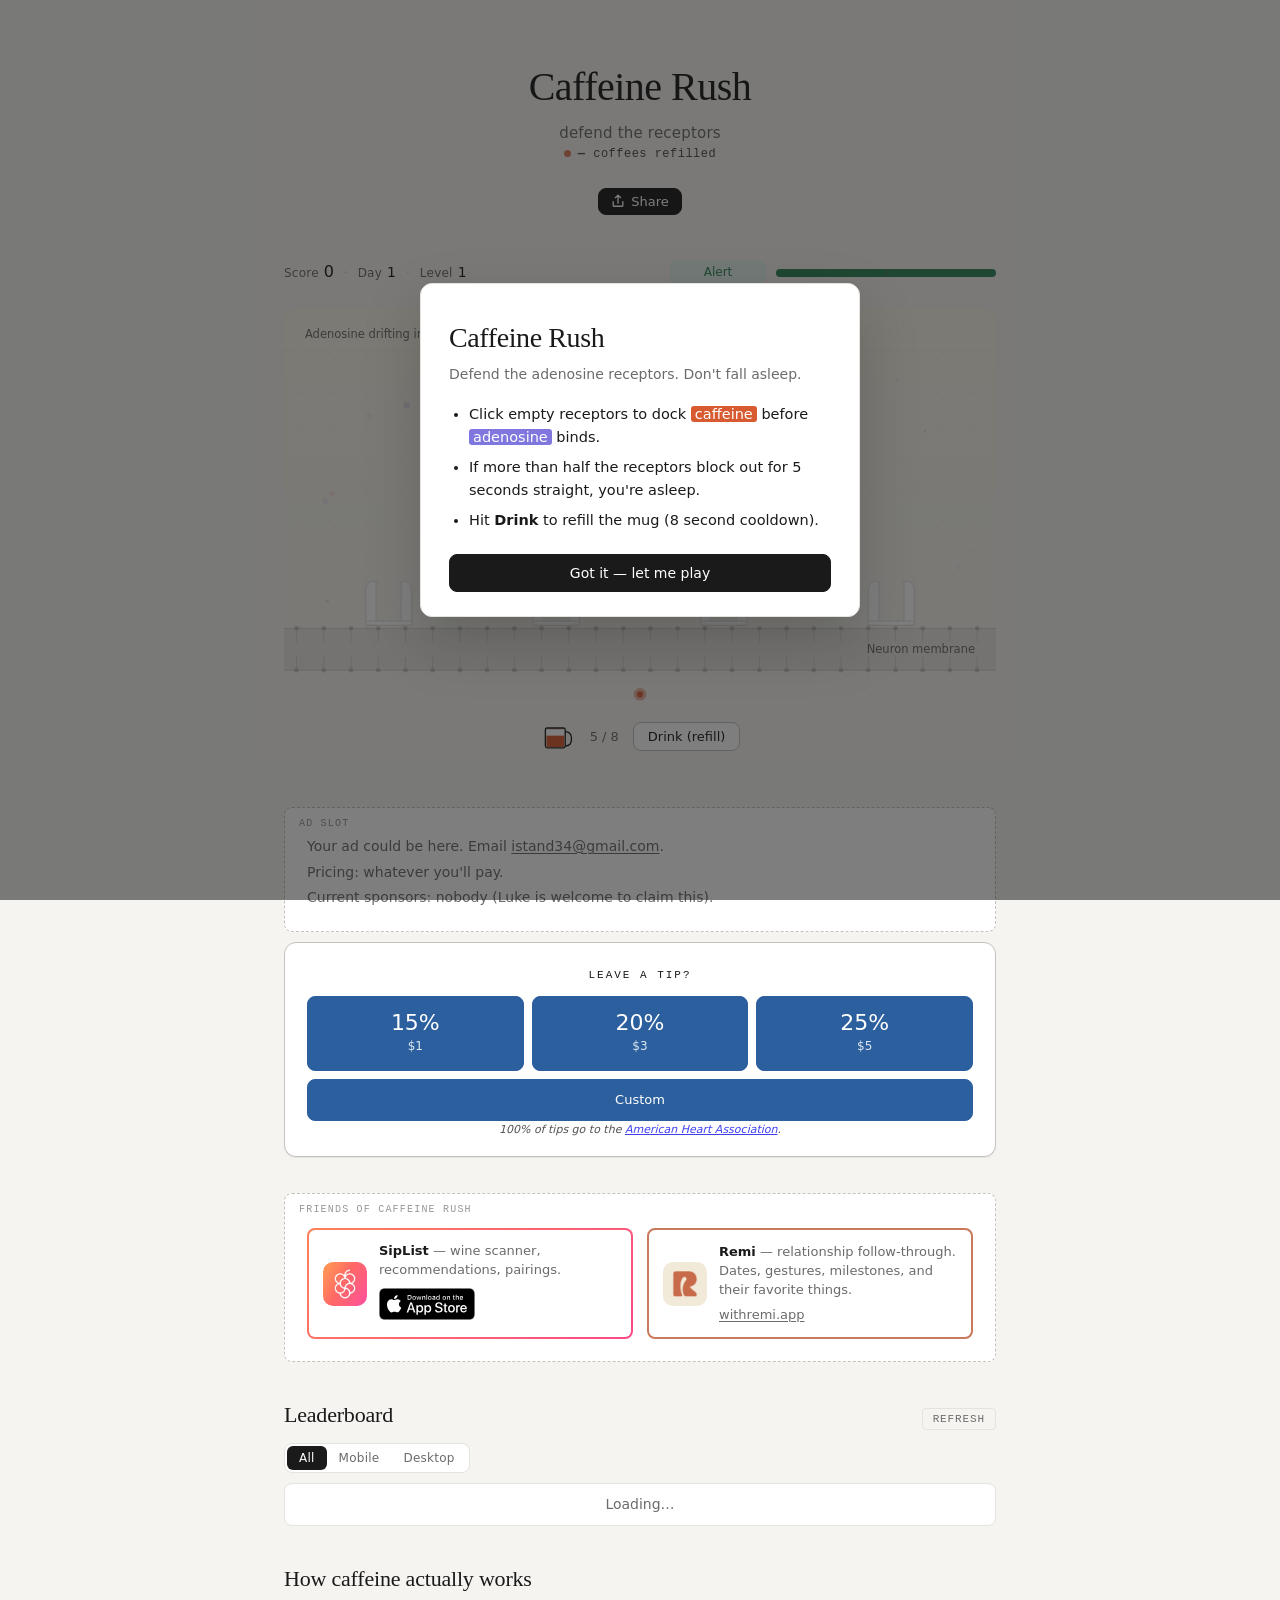
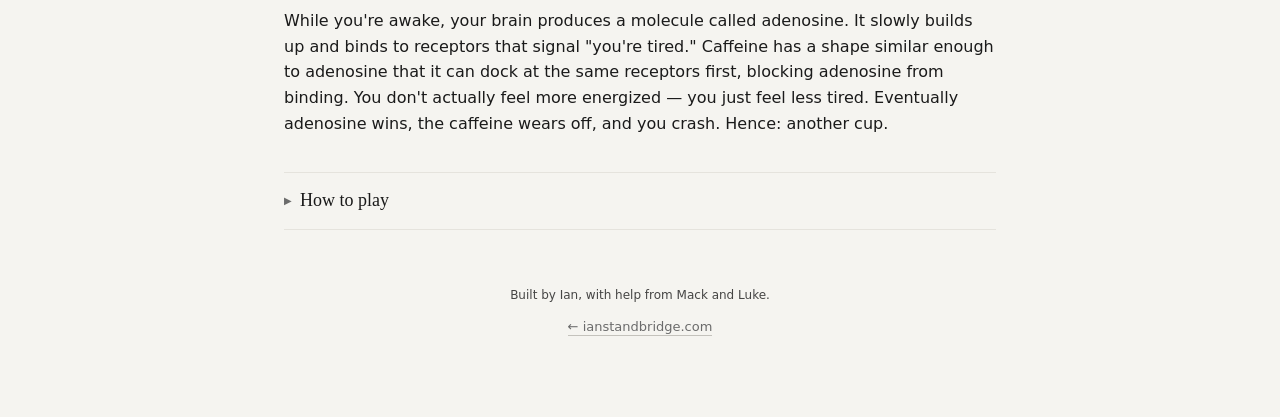
==== commit ad0eb251: "Add pulsing live indicator to coffees-refilled counter Small caffeine-orange dot before the count, s" ====
--- a/index.html
+++ b/index.html
@@ -58,7 +58,7 @@
       <h1>Caffeine Rush</h1>
       <p class="tagline">defend the receptors</p>
       <p class="page-stat" id="cg-coffees-stat" aria-live="polite">
-        <span id="cg-coffees-count">—</span> coffees refilled
+        <span class="page-stat-pulse" aria-hidden="true"></span><span id="cg-coffees-count">—</span> coffees refilled
       </p>
       <div class="page-share-wrap">
         <button type="button" class="cgame-share page-share-btn" id="cg-page-share-btn" aria-label="Share Caffeine Rush">
--- a/styles.css
+++ b/styles.css
@@ -137,7 +137,7 @@
    as flavor data, not a boast. The bump animation fires when the local player
    refills (optimistic tick) so the counter feels alive while playing. */
 .page-stat {
-  margin: 6px 0 0;
+  margin: 14px 0 0;
   font-family: var(--font-mono);
   font-size: 12px;
   letter-spacing: 0.04em;
@@ -151,6 +151,28 @@
   transition: transform 0.18s ease;
 }
 .page-stat #cg-coffees-count.bump { transform: scale(1.12); }
+
+/* Live indicator — small pulsing dot in the caffeine brand color before
+   the count. Slow gentle pulse (no rapid alarm vibe). */
+.page-stat-pulse {
+  display: inline-block;
+  width: 7px;
+  height: 7px;
+  margin-right: 7px;
+  border-radius: 50%;
+  background: #D85A30;
+  vertical-align: middle;
+  position: relative;
+  top: -1px;
+  animation: pageStatPulse 1.8s ease-in-out infinite;
+}
+@keyframes pageStatPulse {
+  0%, 100% { opacity: 0.5; transform: scale(1); }
+  50%      { opacity: 1;   transform: scale(1.18); }
+}
+@media (prefers-reduced-motion: reduce) {
+  .page-stat-pulse { animation: none; opacity: 0.85; }
+}
 
 @media (max-width: 600px) {
   .page-header h1 { font-size: 32px; }
@@ -914,14 +936,6 @@
   white-space: nowrap;
 }
 
-.leaderboard-level {
-  font-family: var(--font-mono);
-  font-size: 11px;
-  color: var(--color-text-secondary);
-  letter-spacing: 0.05em;
-  text-transform: uppercase;
-}
-
 .leaderboard-score {
   font-family: var(--font-mono);
   font-size: 14px;
@@ -985,7 +999,6 @@
     gap: 10px;
     padding: 9px 12px;
   }
-  .leaderboard-level { display: none; }
 }
 
 /* =========================================================
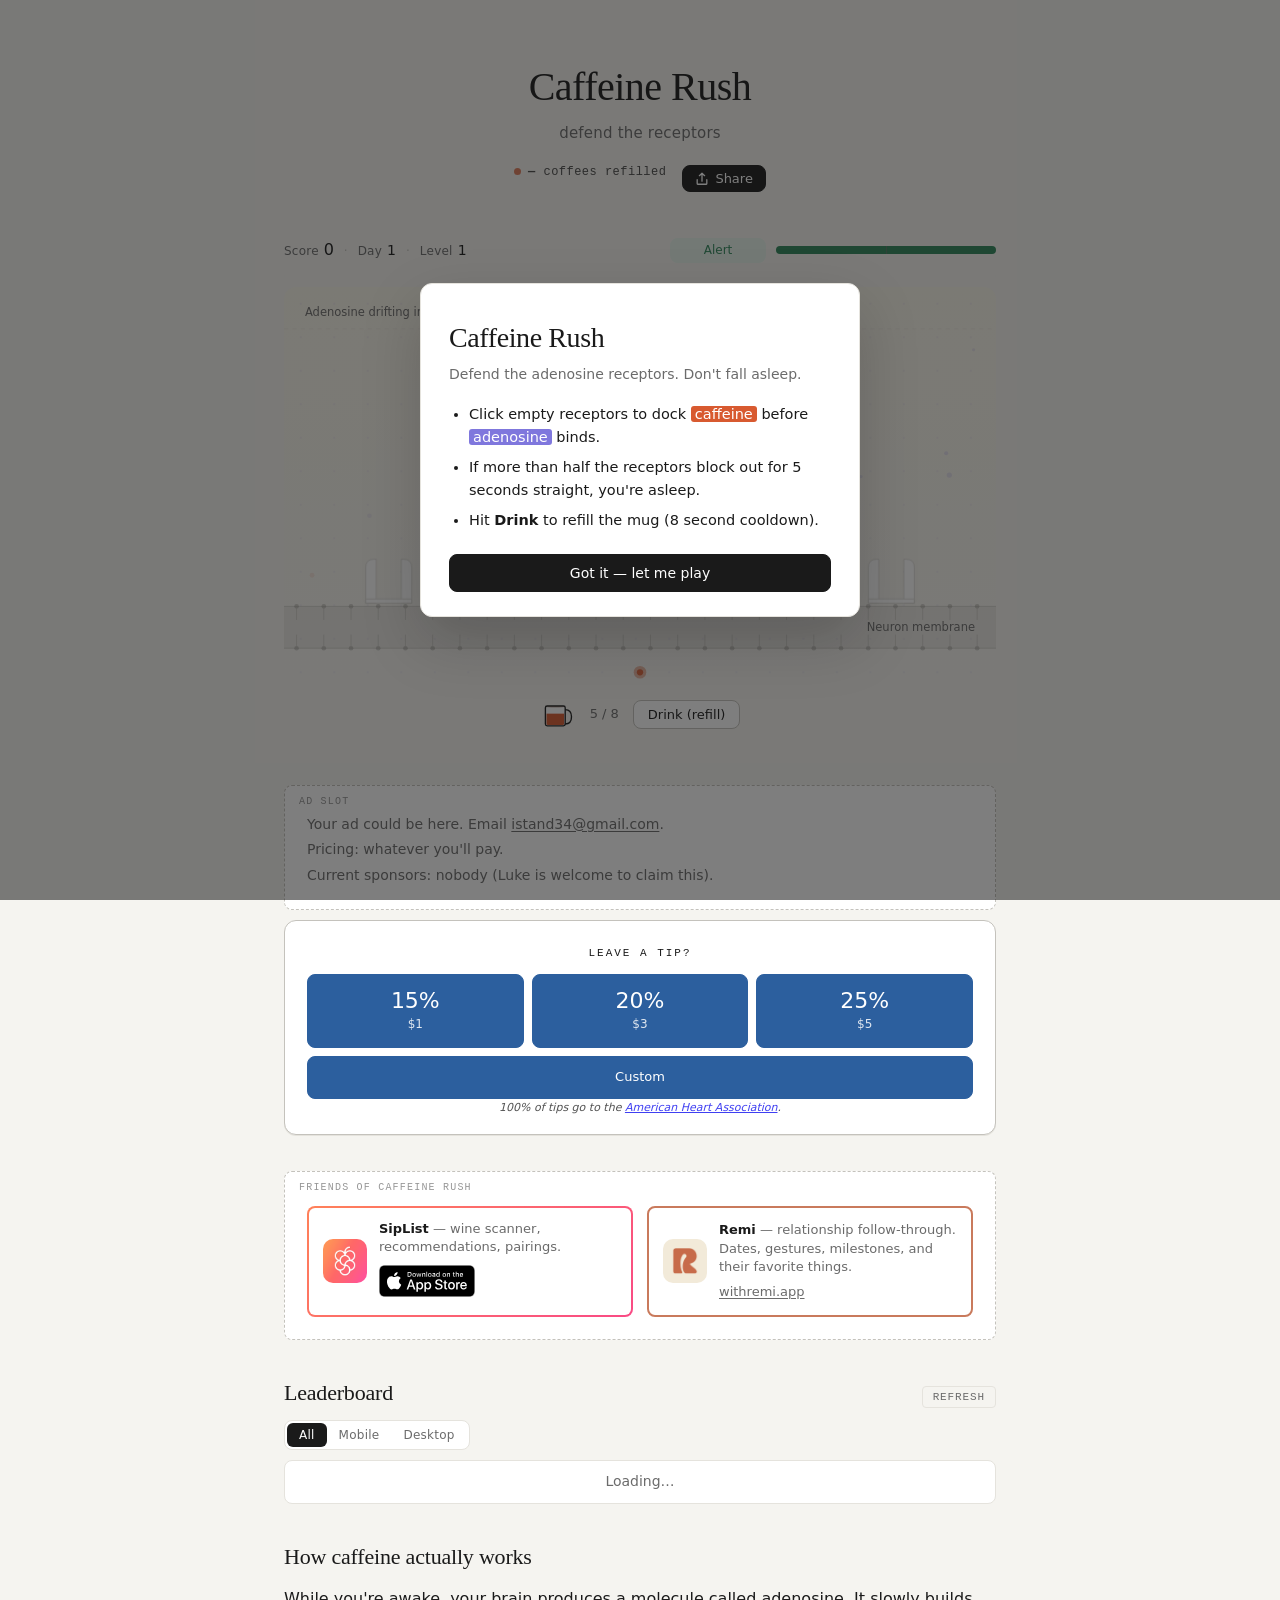
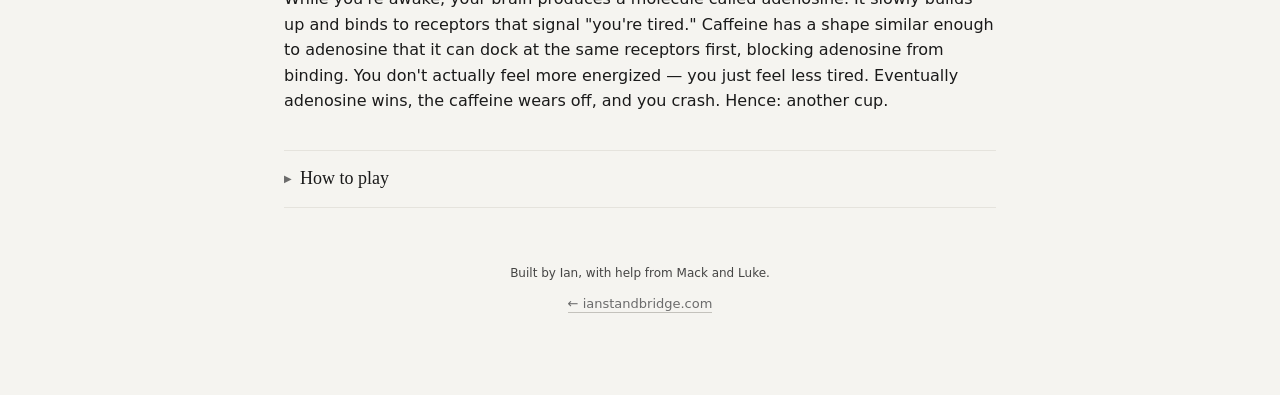
==== commit f68c1e4b: "Pair coffees-refilled counter with the share button Counter was a third stacked line beneath the tag" ====
--- a/index.html
+++ b/index.html
@@ -57,10 +57,11 @@
     <header class="page-header">
       <h1>Caffeine Rush</h1>
       <p class="tagline">defend the receptors</p>
-      <p class="page-stat" id="cg-coffees-stat" aria-live="polite">
-        <span class="page-stat-pulse" aria-hidden="true"></span><span id="cg-coffees-count">—</span> coffees refilled
-      </p>
-      <div class="page-share-wrap">
+      <div class="page-actions">
+        <p class="page-stat" id="cg-coffees-stat" aria-live="polite">
+          <span class="page-stat-pulse" aria-hidden="true"></span><span id="cg-coffees-count">—</span> coffees refilled
+        </p>
+        <div class="page-share-wrap">
         <button type="button" class="cgame-share page-share-btn" id="cg-page-share-btn" aria-label="Share Caffeine Rush">
           <svg class="cgame-share-icon" width="14" height="14" viewBox="0 0 16 16" aria-hidden="true" focusable="false">
             <path d="M8 1.5v9" stroke="currentColor" stroke-width="1.5" stroke-linecap="round" fill="none"/>
@@ -70,6 +71,7 @@
           <span>Share</span>
         </button>
         <div class="cgame-toast" id="cg-page-share-toast" role="status" aria-live="polite" hidden>Link copied to clipboard</div>
+        </div>
       </div>
     </header>
 
--- a/styles.css
+++ b/styles.css
@@ -132,12 +132,27 @@
   letter-spacing: 0.2px;
 }
 
-/* Live coffees-refilled counter — sits between the tagline and the share button.
-   Mono font matches the editorial register; small + secondary color so it reads
-   as flavor data, not a boast. The bump animation fires when the local player
-   refills (optimistic tick) so the counter feels alive while playing. */
+/* The action row beneath the tagline pairs the live coffees-refilled counter
+   with the page-share button. Counter on the left = "people are playing this"
+   credibility; share button on the right = the action that pairs naturally
+   with that signal. Single horizontal unit; flex-wraps to a stack on narrow
+   viewports without losing the sense that they belong together. */
+.page-actions {
+  margin-top: 18px;
+  display: flex;
+  align-items: center;
+  justify-content: center;
+  flex-wrap: wrap;
+  gap: 16px;
+}
+
+/* Live coffees-refilled counter. Mono font matches the editorial register;
+   small + secondary color so it reads as flavor data, not a boast. The bump
+   animation fires when the local player refills (optimistic tick) so the
+   counter feels alive while playing. Top margin reset — parent .page-actions
+   controls vertical spacing now. */
 .page-stat {
-  margin: 14px 0 0;
+  margin: 0;
   font-family: var(--font-mono);
   font-size: 12px;
   letter-spacing: 0.04em;
@@ -185,7 +200,6 @@
 .page-share-wrap {
   position: relative;
   display: inline-flex;
-  margin-top: 12px;
 }
 .page-share-btn {
   font-size: 12px;
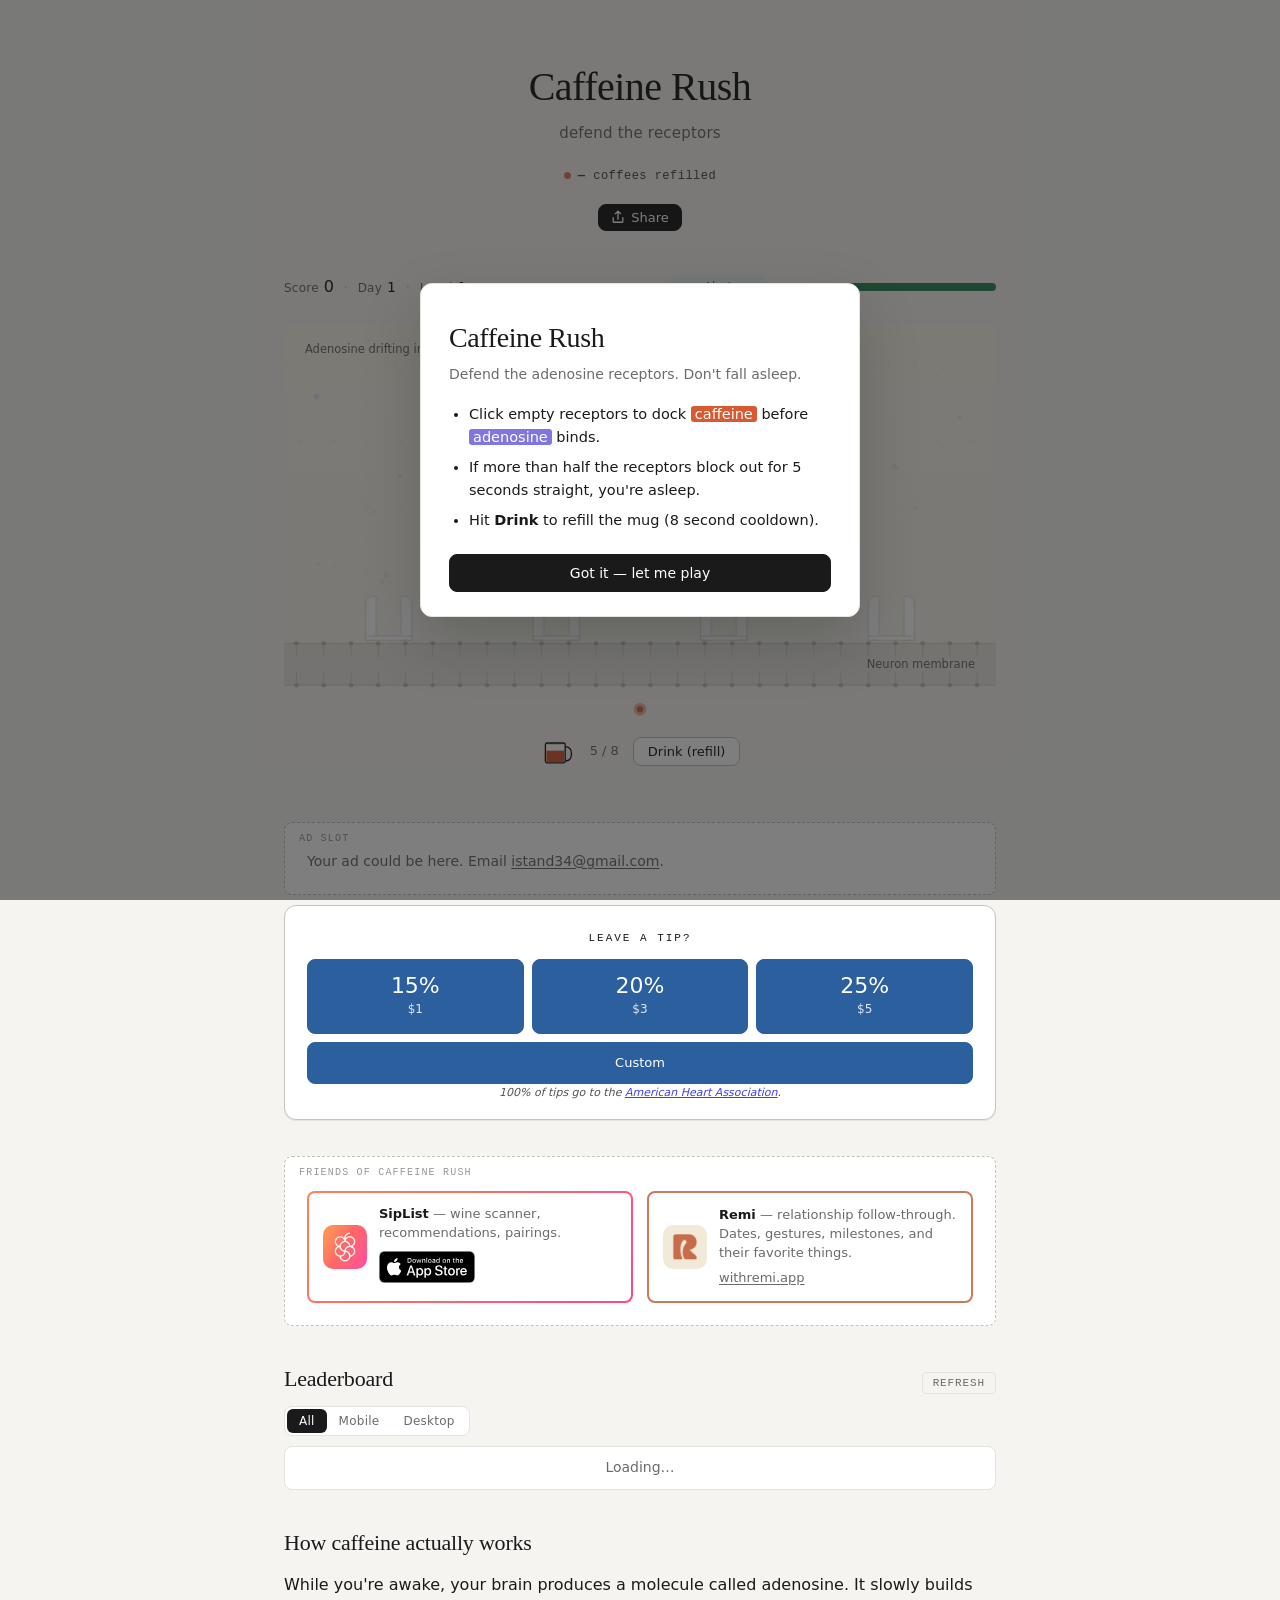
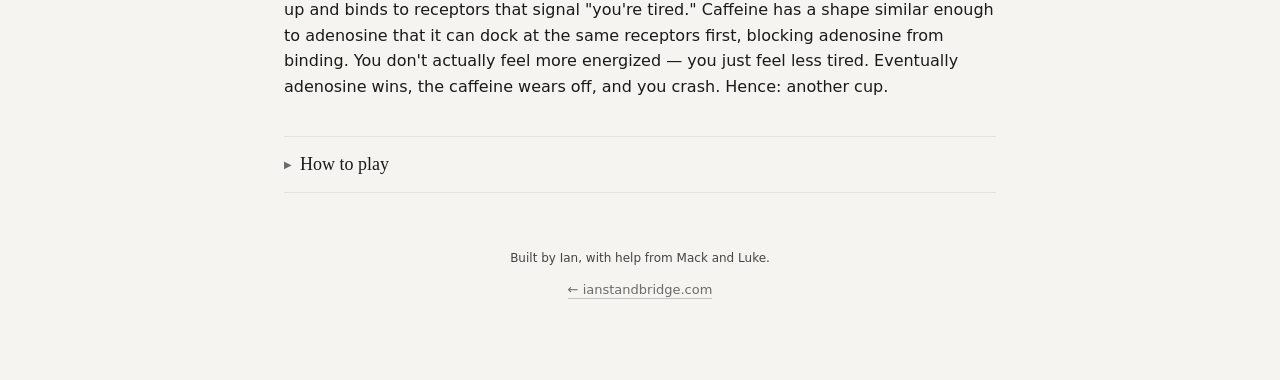
==== commit a48f9543: "Trim Ad slot to a single line Was three lines (your-ad / pricing / current-sponsors). Pricing joke a" ====
--- a/index.html
+++ b/index.html
@@ -236,8 +236,6 @@
 
     <aside class="ad-slot" aria-label="Sponsored (joke ad slot)">
       <p>Your ad could be here. Email <a href="mailto:istand34@gmail.com">istand34@gmail.com</a>.</p>
-      <p>Pricing: whatever you'll pay.</p>
-      <p>Current sponsors: nobody (Luke is welcome to claim this).</p>
     </aside>
 
     <!-- Kiosk-style tip prompt — moved up from footer, replaces BMC button -->
--- a/styles.css
+++ b/styles.css
@@ -138,12 +138,14 @@
    with that signal. Single horizontal unit; flex-wraps to a stack on narrow
    viewports without losing the sense that they belong together. */
 .page-actions {
-  margin-top: 18px;
+  /* Push the counter+share pair down so it visually separates from the
+     editorial header. Counter sits tight against the share button (small
+     gap) so they read as a paired unit, not as two independent rows. */
+  margin-top: 22px;
   display: flex;
+  flex-direction: column;
   align-items: center;
-  justify-content: center;
-  flex-wrap: wrap;
-  gap: 16px;
+  gap: 6px;
 }
 
 /* Live coffees-refilled counter. Mono font matches the editorial register;
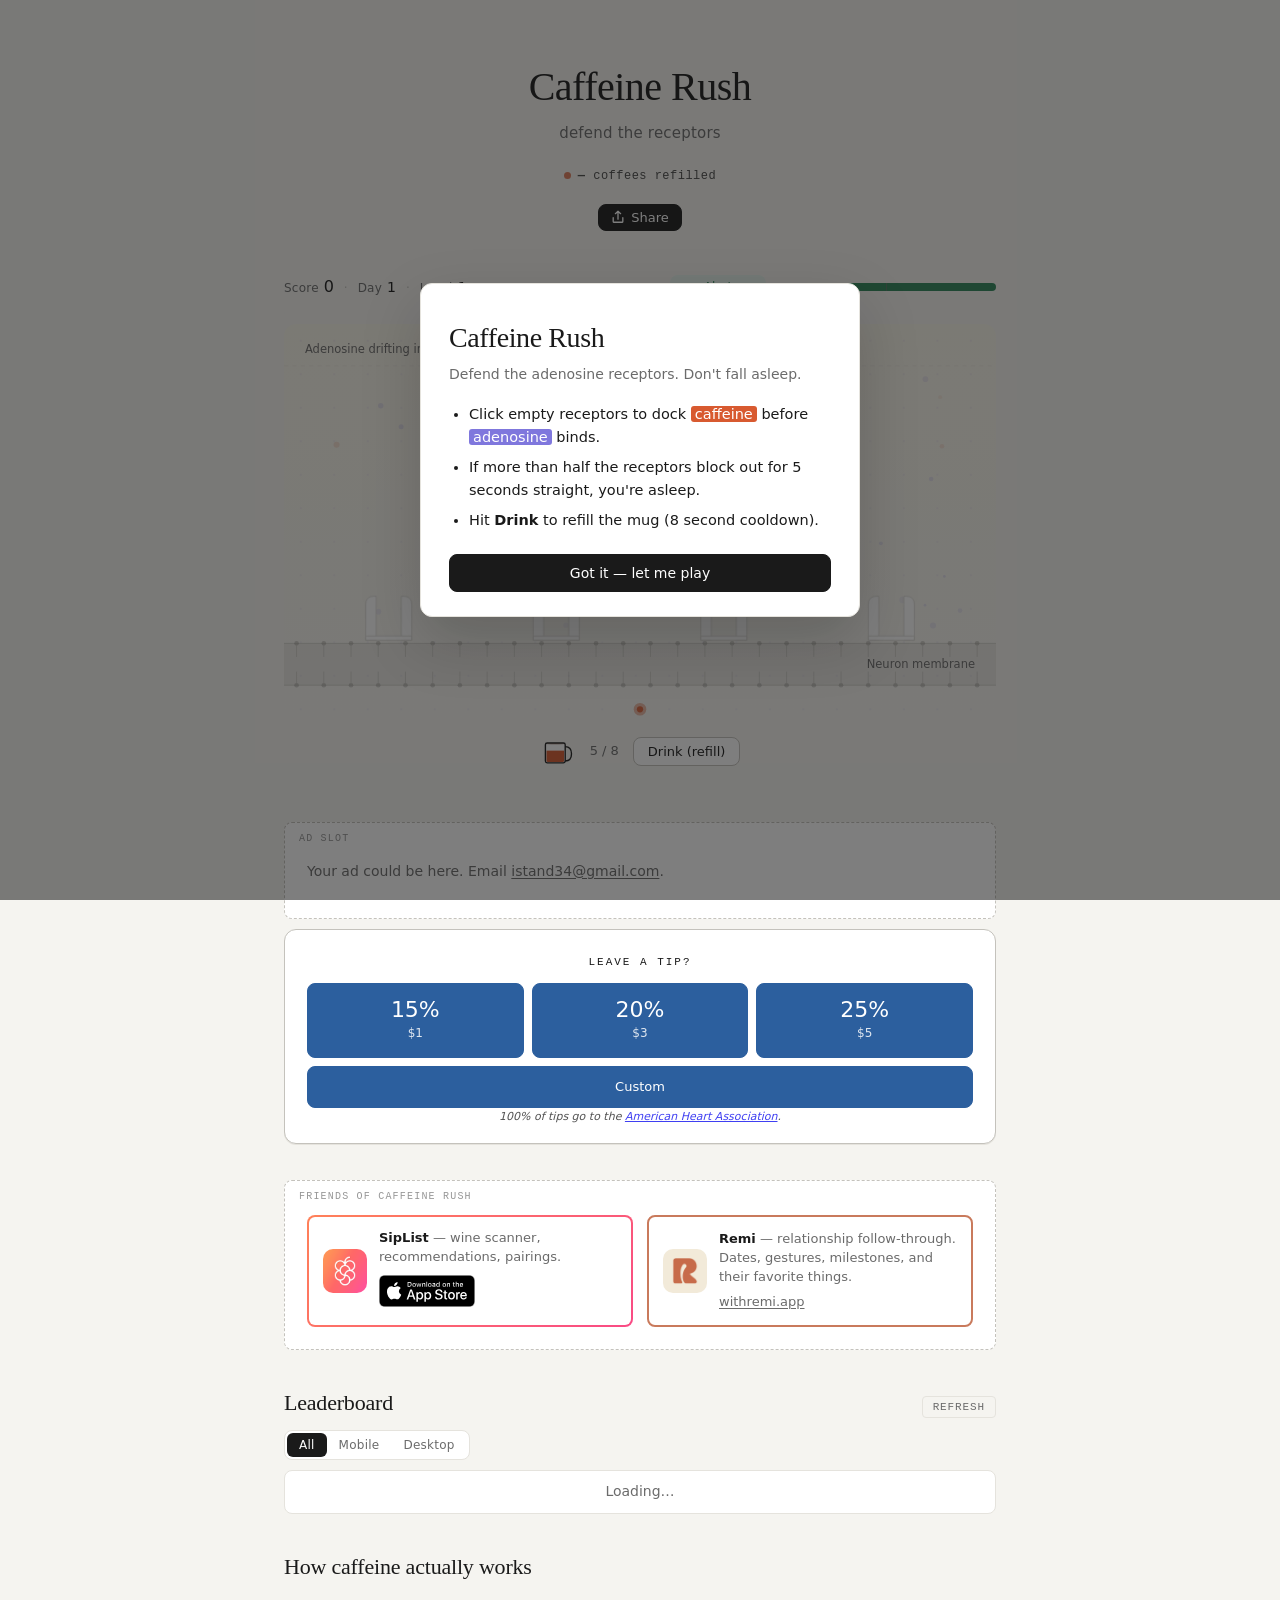
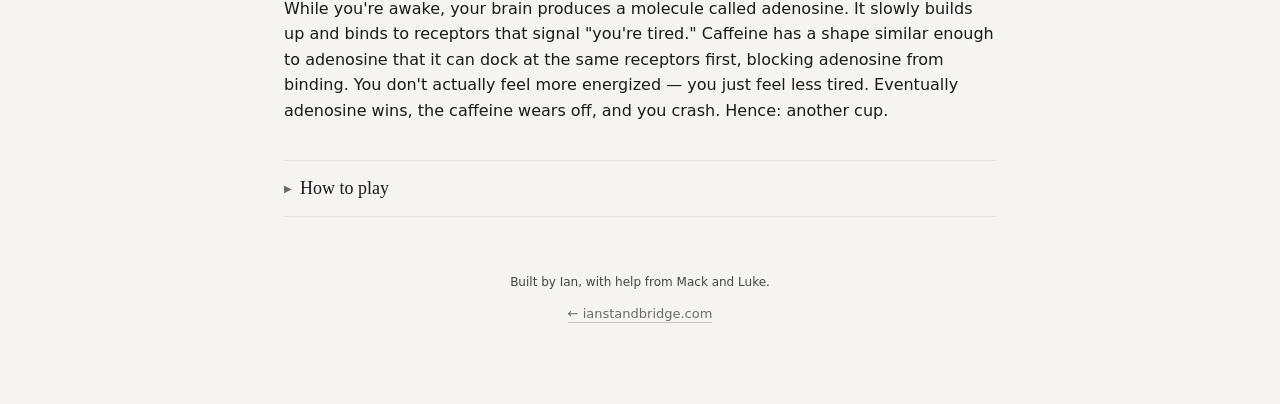
==== commit 52bc2451: "Add Vercel Web Analytics + custom click event tracking Vanilla HTML setup (no @vercel/analytics pack" ====
--- a/index.html
+++ b/index.html
@@ -24,6 +24,15 @@
 
   <link rel="icon" type="image/svg+xml" href="/favicon.svg">
   <link rel="stylesheet" href="/styles.css">
+
+  <!-- Vercel Web Analytics — vanilla HTML setup (no npm package, no build).
+       Inline queue primer means window.va('event', ...) calls work even
+       before the deferred script finishes loading. Auto-tracks page views;
+       custom click events are fired from game.js. -->
+  <script>
+    window.va = window.va || function () { (window.vaq = window.vaq || []).push(arguments); };
+  </script>
+  <script defer src="/_vercel/insights/script.js"></script>
 </head>
 <body>
 
--- a/styles.css
+++ b/styles.css
@@ -267,7 +267,11 @@
   border: 1px dashed var(--color-border-secondary);
   border-radius: var(--border-radius-md);
   background: var(--color-background-primary);
-  padding: 28px 22px 22px;
+  /* Generous vertical padding so the now-trimmed single-line slot keeps the
+     visual presence the original 3-line version had. The empty space is the
+     point — it's a vacant ad slot, the box should feel substantial enough
+     that the eye notices it instead of skipping past. */
+  padding: 38px 22px 36px;
   color: var(--color-text-secondary);
   font-size: 14px;
   line-height: 1.55;
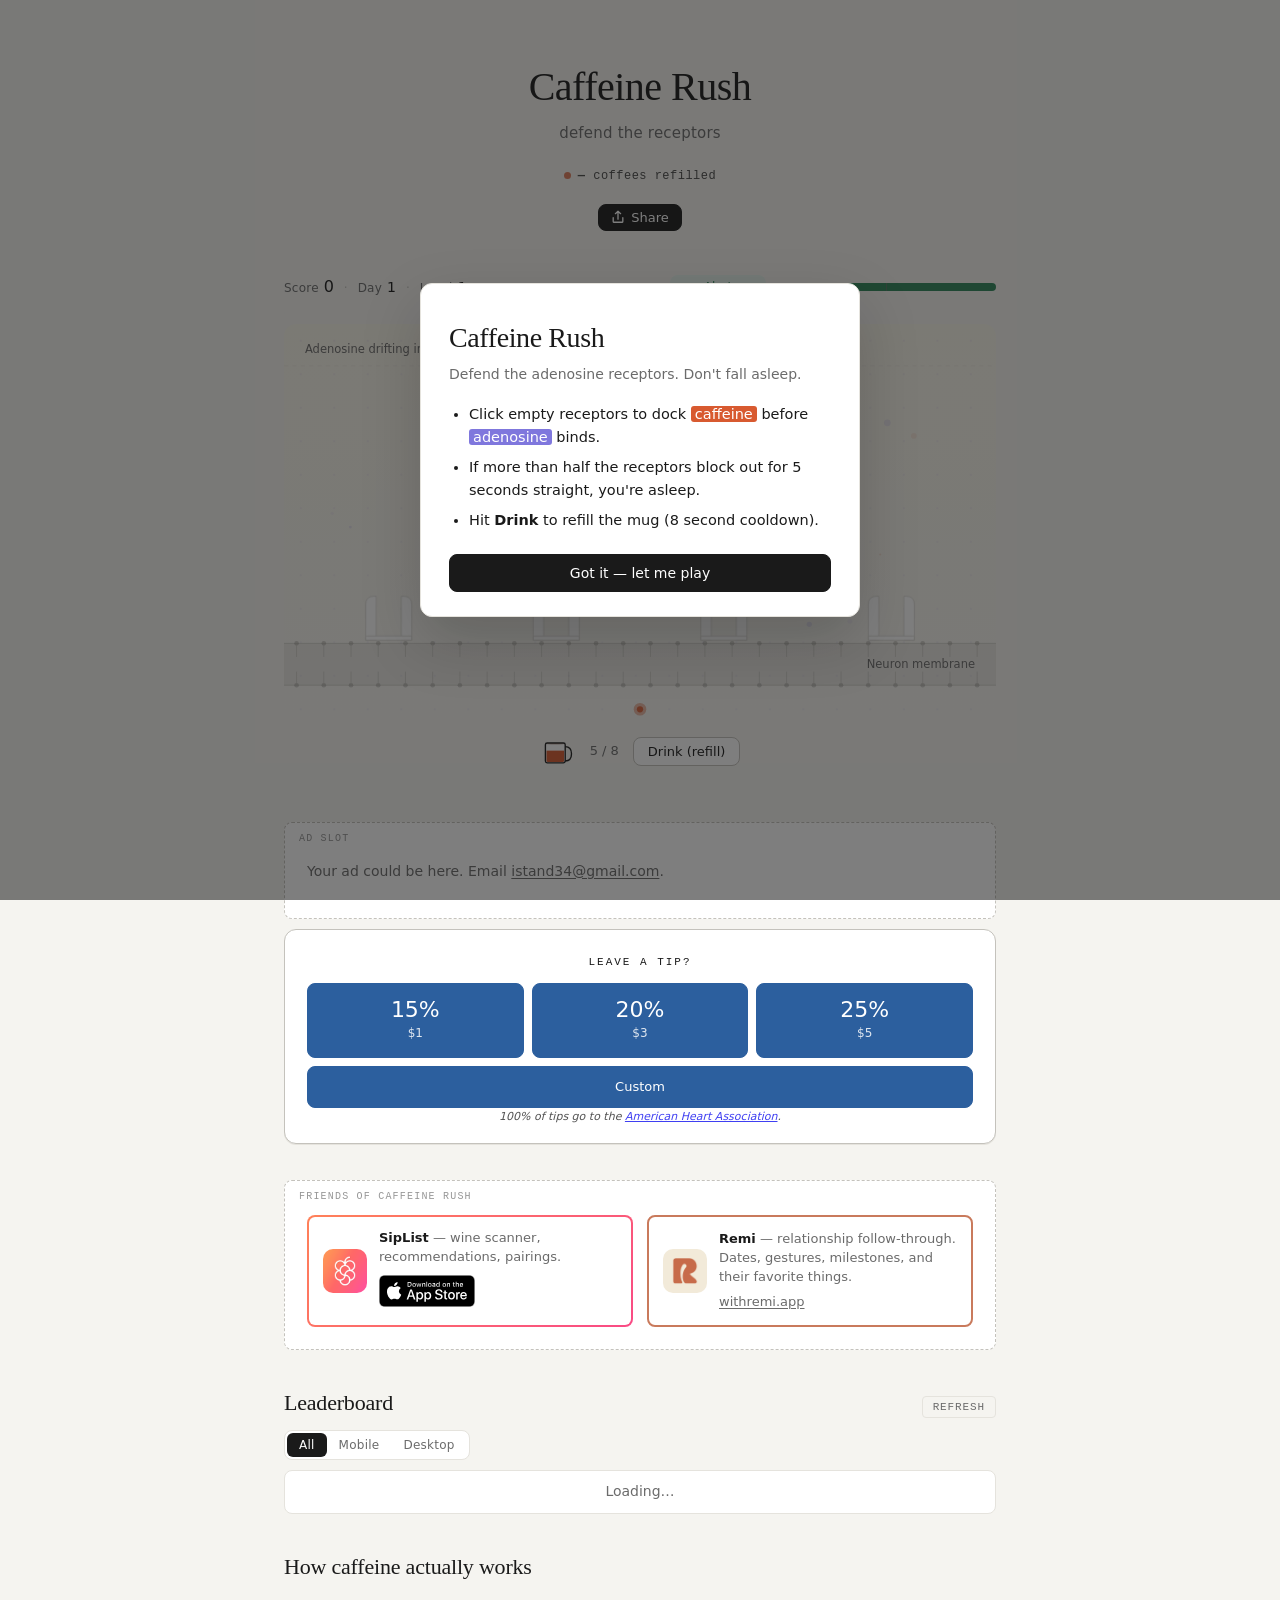
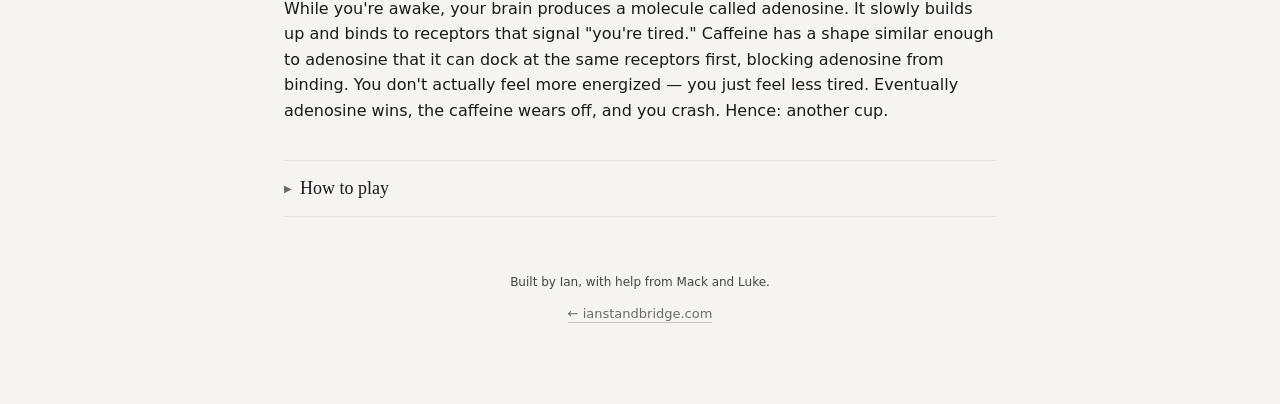
==== commit 5d064bd0: "DIY analytics: Supabase events table + /admin.html dashboard Vercel Hobby gates custom events behind" ====
--- a/index.html
+++ b/index.html
@@ -25,13 +25,9 @@
   <link rel="icon" type="image/svg+xml" href="/favicon.svg">
   <link rel="stylesheet" href="/styles.css">
 
-  <!-- Vercel Web Analytics — vanilla HTML setup (no npm package, no build).
-       Inline queue primer means window.va('event', ...) calls work even
-       before the deferred script finishes loading. Auto-tracks page views;
-       custom click events are fired from game.js. -->
-  <script>
-    window.va = window.va || function () { (window.vaq = window.vaq || []).push(arguments); };
-  </script>
+  <!-- Vercel Web Analytics — page-view tracking (auto). Custom click events
+       are gated behind Vercel Pro, so we use a Supabase events table for
+       those instead (see /admin.html for the dashboard). -->
   <script defer src="/_vercel/insights/script.js"></script>
 </head>
 <body>
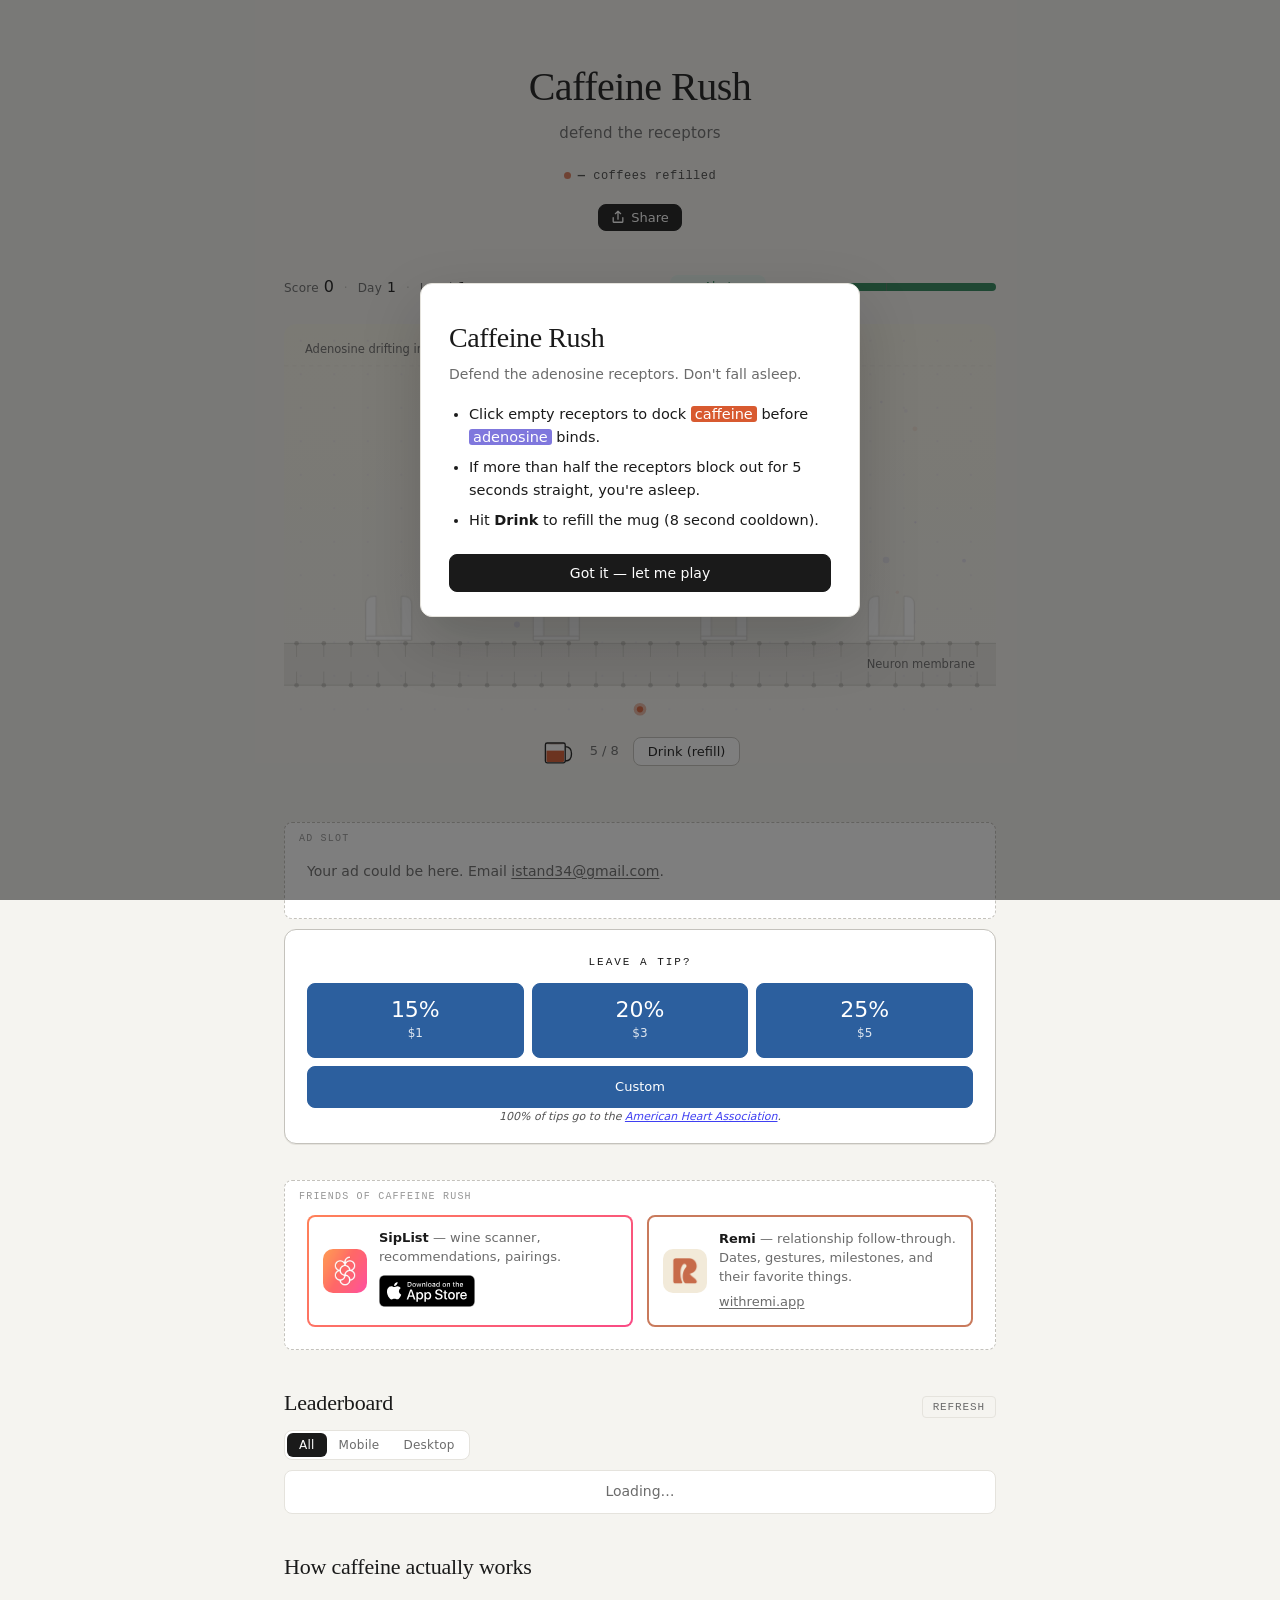
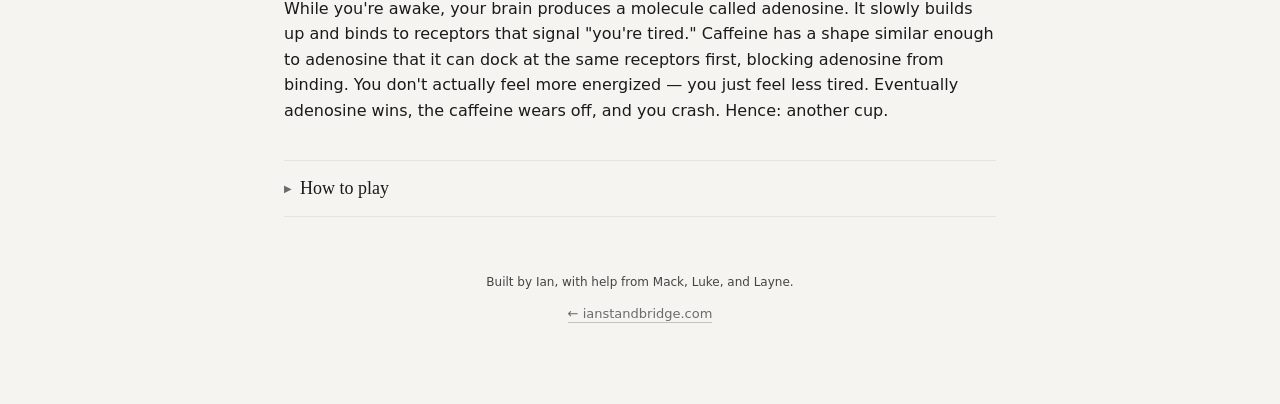
==== commit d306e8eb: "Lock /admin.html behind Supabase magic-link auth + footer credit Auth: - Updated events SELECT polic" ====
--- a/index.html
+++ b/index.html
@@ -334,7 +334,7 @@
     </details>
 
     <footer class="page-footer">
-      <p class="footer-credit">Built by Ian, with help from Mack and Luke.</p>
+      <p class="footer-credit">Built by Ian, with help from Mack, Luke, and Layne.</p>
       <a href="https://ianstandbridge.com">&larr; ianstandbridge.com</a>
     </footer>
   </main>
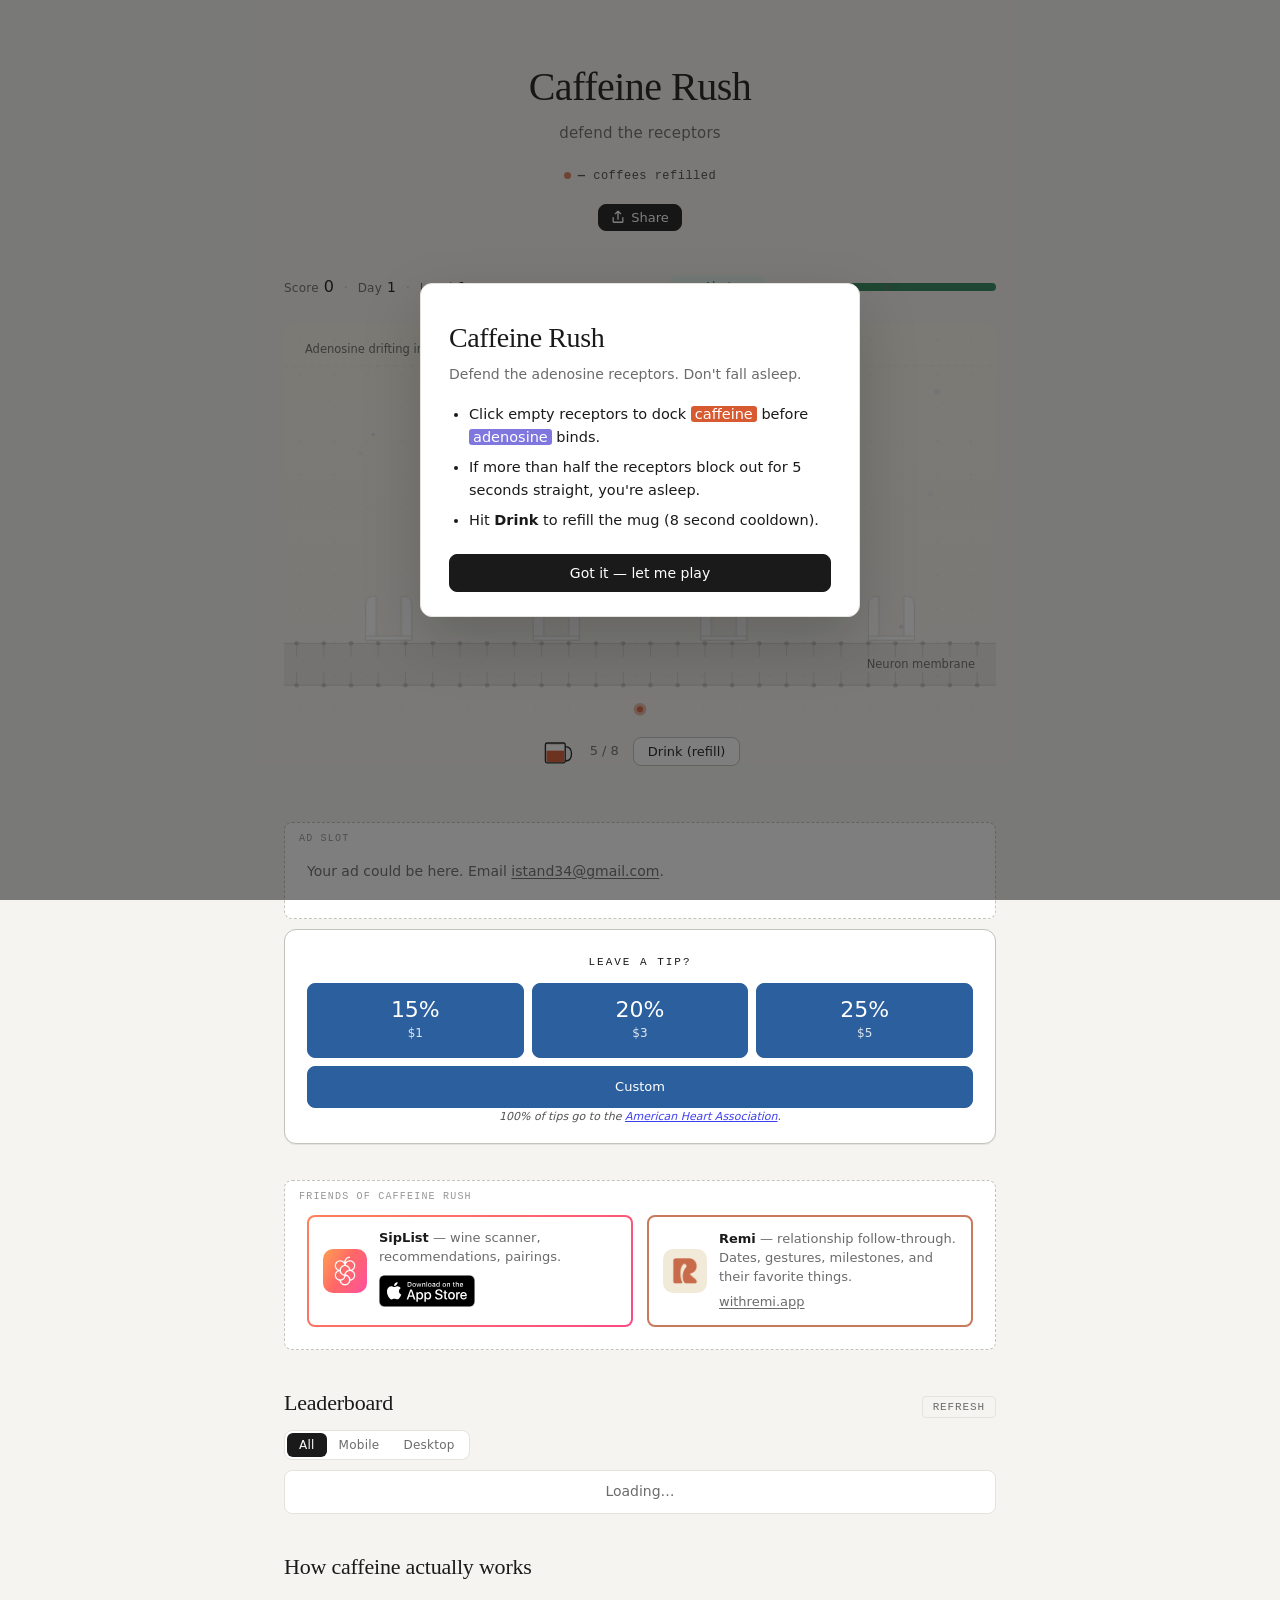
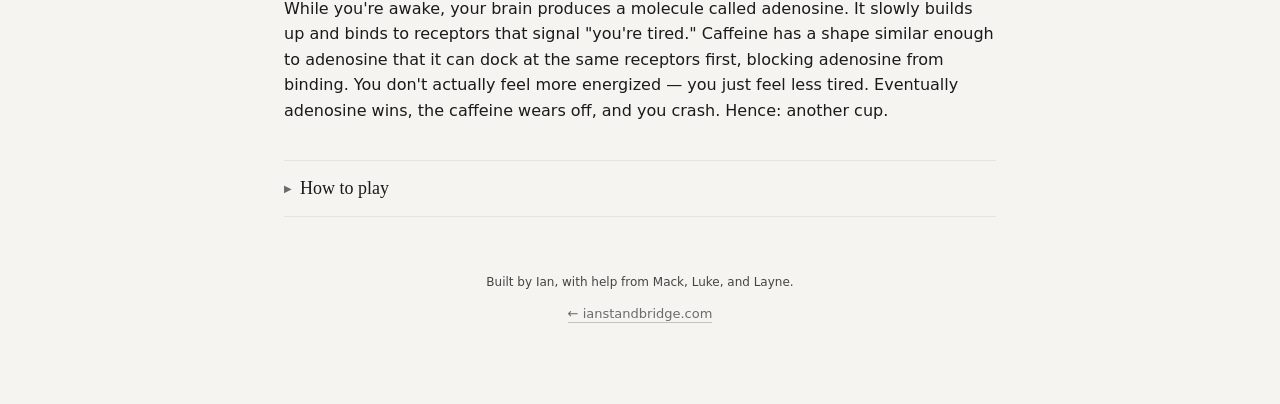
==== commit 0daf1b9f: "SEO: title, description, structured data, robots.txt, sitemap.xml Adds the metadata Google needs to " ====
--- a/index.html
+++ b/index.html
@@ -3,12 +3,15 @@
 <head>
   <meta charset="utf-8">
   <meta name="viewport" content="width=device-width, initial-scale=1">
-  <title>Caffeine Rush</title>
-  <meta name="description" content="A fast SVG arcade game where you defend adenosine receptors. Click to dock caffeine before sleep wins. Plus: how caffeine actually works.">
+  <title>Caffeine Rush — a browser game by Ian Standbridge</title>
+  <meta name="description" content="A 2-minute browser game by Ian Standbridge. Defend adenosine receptors before sleep wins. 100% of tips go to the American Heart Association.">
+  <meta name="author" content="Ian Standbridge">
+  <meta name="keywords" content="Caffeine Rush, Ian Standbridge, browser game, caffeine game, adenosine receptors, free game, American Heart Association">
+  <link rel="canonical" href="https://caffeine.ianstandbridge.com/">
 
   <!-- Open Graph -->
-  <meta property="og:title" content="Caffeine Rush">
-  <meta property="og:description" content="A fast SVG arcade game where you defend adenosine receptors. Click to dock caffeine before sleep wins. Plus: how caffeine actually works.">
+  <meta property="og:title" content="Caffeine Rush — a browser game by Ian Standbridge">
+  <meta property="og:description" content="A 2-minute browser game by Ian Standbridge. Defend adenosine receptors before sleep wins. 100% of tips go to the American Heart Association.">
   <meta property="og:type" content="website">
   <meta property="og:url" content="https://caffeine.ianstandbridge.com">
   <meta property="og:image" content="https://caffeine.ianstandbridge.com/og-image.png">
@@ -18,9 +21,43 @@
 
   <!-- Twitter -->
   <meta name="twitter:card" content="summary_large_image">
-  <meta name="twitter:title" content="Caffeine Rush">
-  <meta name="twitter:description" content="A fast SVG arcade game where you defend adenosine receptors. Click to dock caffeine before sleep wins. Plus: how caffeine actually works.">
+  <meta name="twitter:title" content="Caffeine Rush — a browser game by Ian Standbridge">
+  <meta name="twitter:description" content="A 2-minute browser game by Ian Standbridge. Defend adenosine receptors before sleep wins. 100% of tips go to the American Heart Association.">
   <meta name="twitter:image" content="https://caffeine.ianstandbridge.com/og-image.png">
+
+  <!-- Schema.org structured data — tells Google this is a game with a known author.
+       Helps the page appear in rich results and helps queries like
+       "caffeine rush Ian Standbridge" match on both the title and the author. -->
+  <script type="application/ld+json">
+  {
+    "@context": "https://schema.org",
+    "@type": "WebApplication",
+    "name": "Caffeine Rush",
+    "alternateName": "Caffeine Rush by Ian Standbridge",
+    "url": "https://caffeine.ianstandbridge.com",
+    "description": "A 2-minute browser game where you defend adenosine receptors by docking caffeine before sleep wins. 100% of tips go to the American Heart Association.",
+    "applicationCategory": "GameApplication",
+    "genre": "Arcade",
+    "operatingSystem": "Web Browser",
+    "browserRequirements": "Requires JavaScript",
+    "offers": {
+      "@type": "Offer",
+      "price": "0",
+      "priceCurrency": "USD"
+    },
+    "author": {
+      "@type": "Person",
+      "name": "Ian Standbridge",
+      "url": "https://ianstandbridge.com"
+    },
+    "creator": {
+      "@type": "Person",
+      "name": "Ian Standbridge",
+      "url": "https://ianstandbridge.com"
+    },
+    "image": "https://caffeine.ianstandbridge.com/og-image.png"
+  }
+  </script>
 
   <link rel="icon" type="image/svg+xml" href="/favicon.svg">
   <link rel="stylesheet" href="/styles.css">
